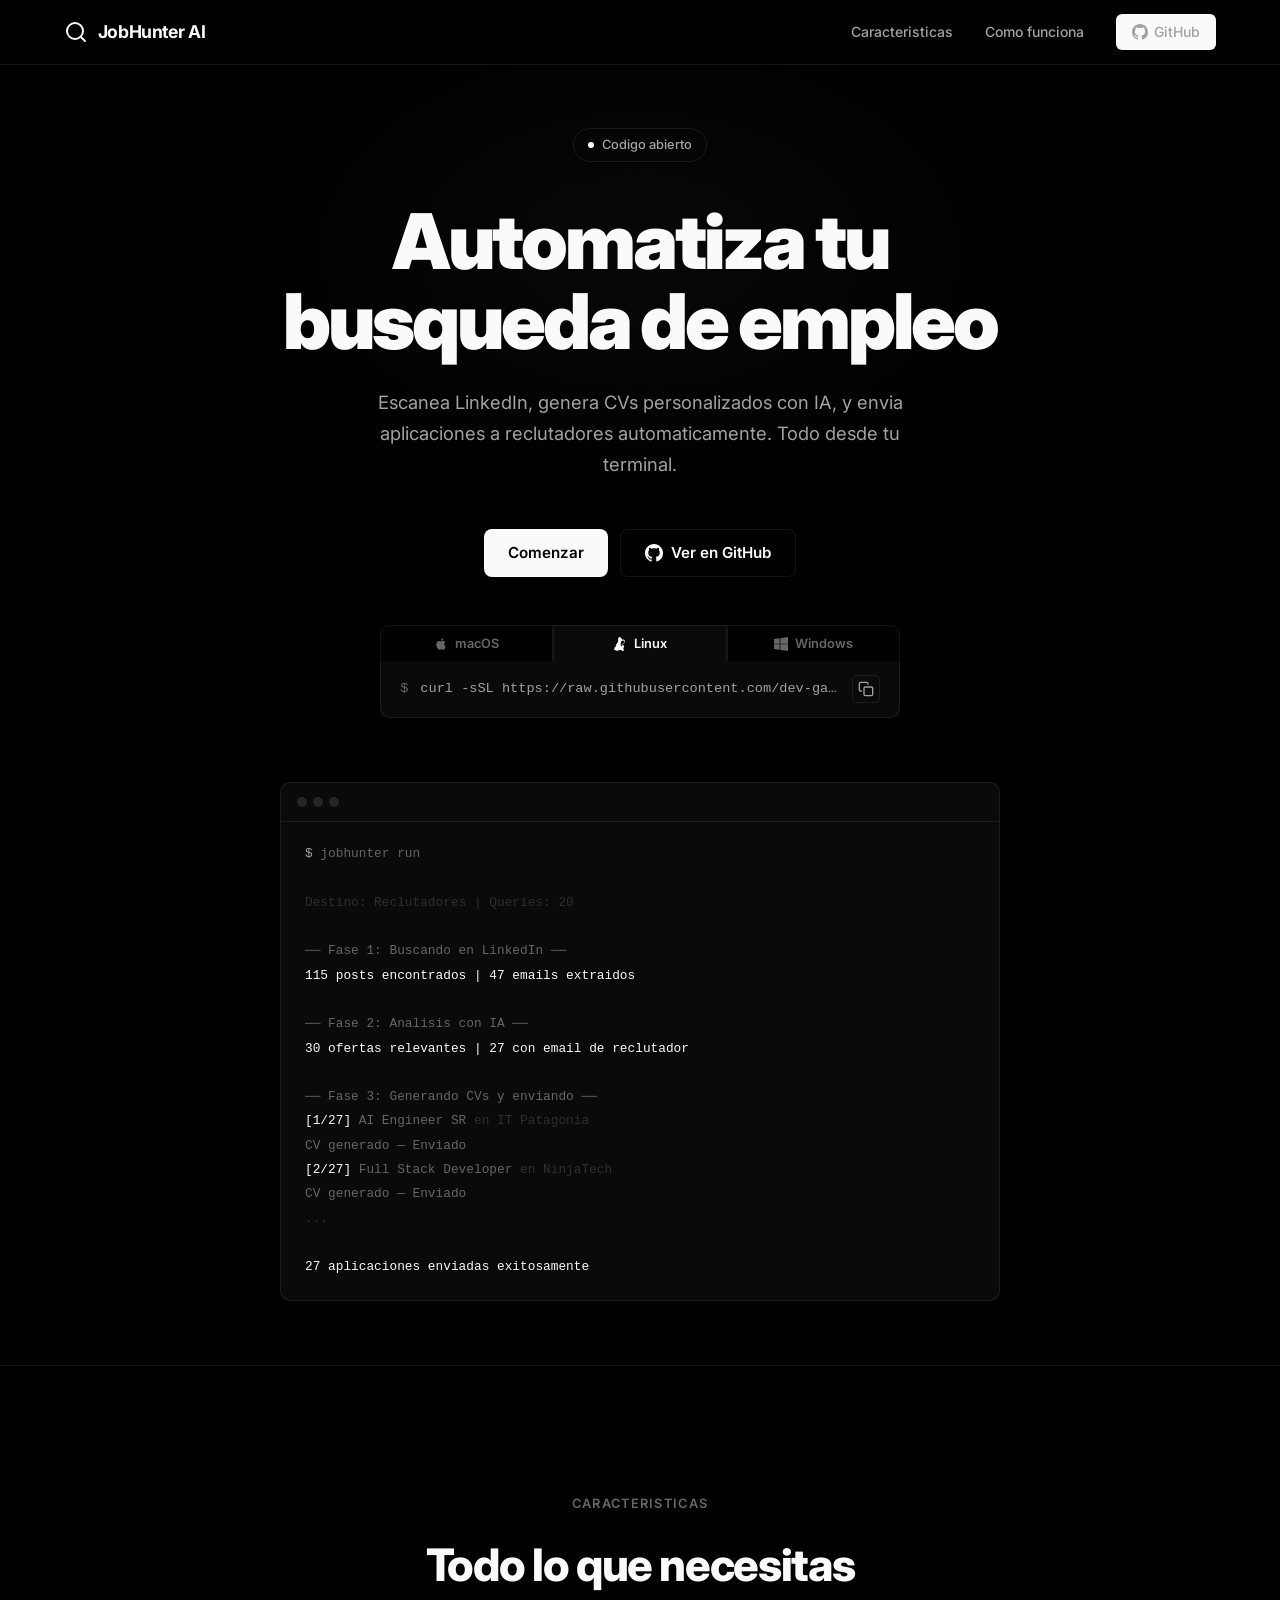
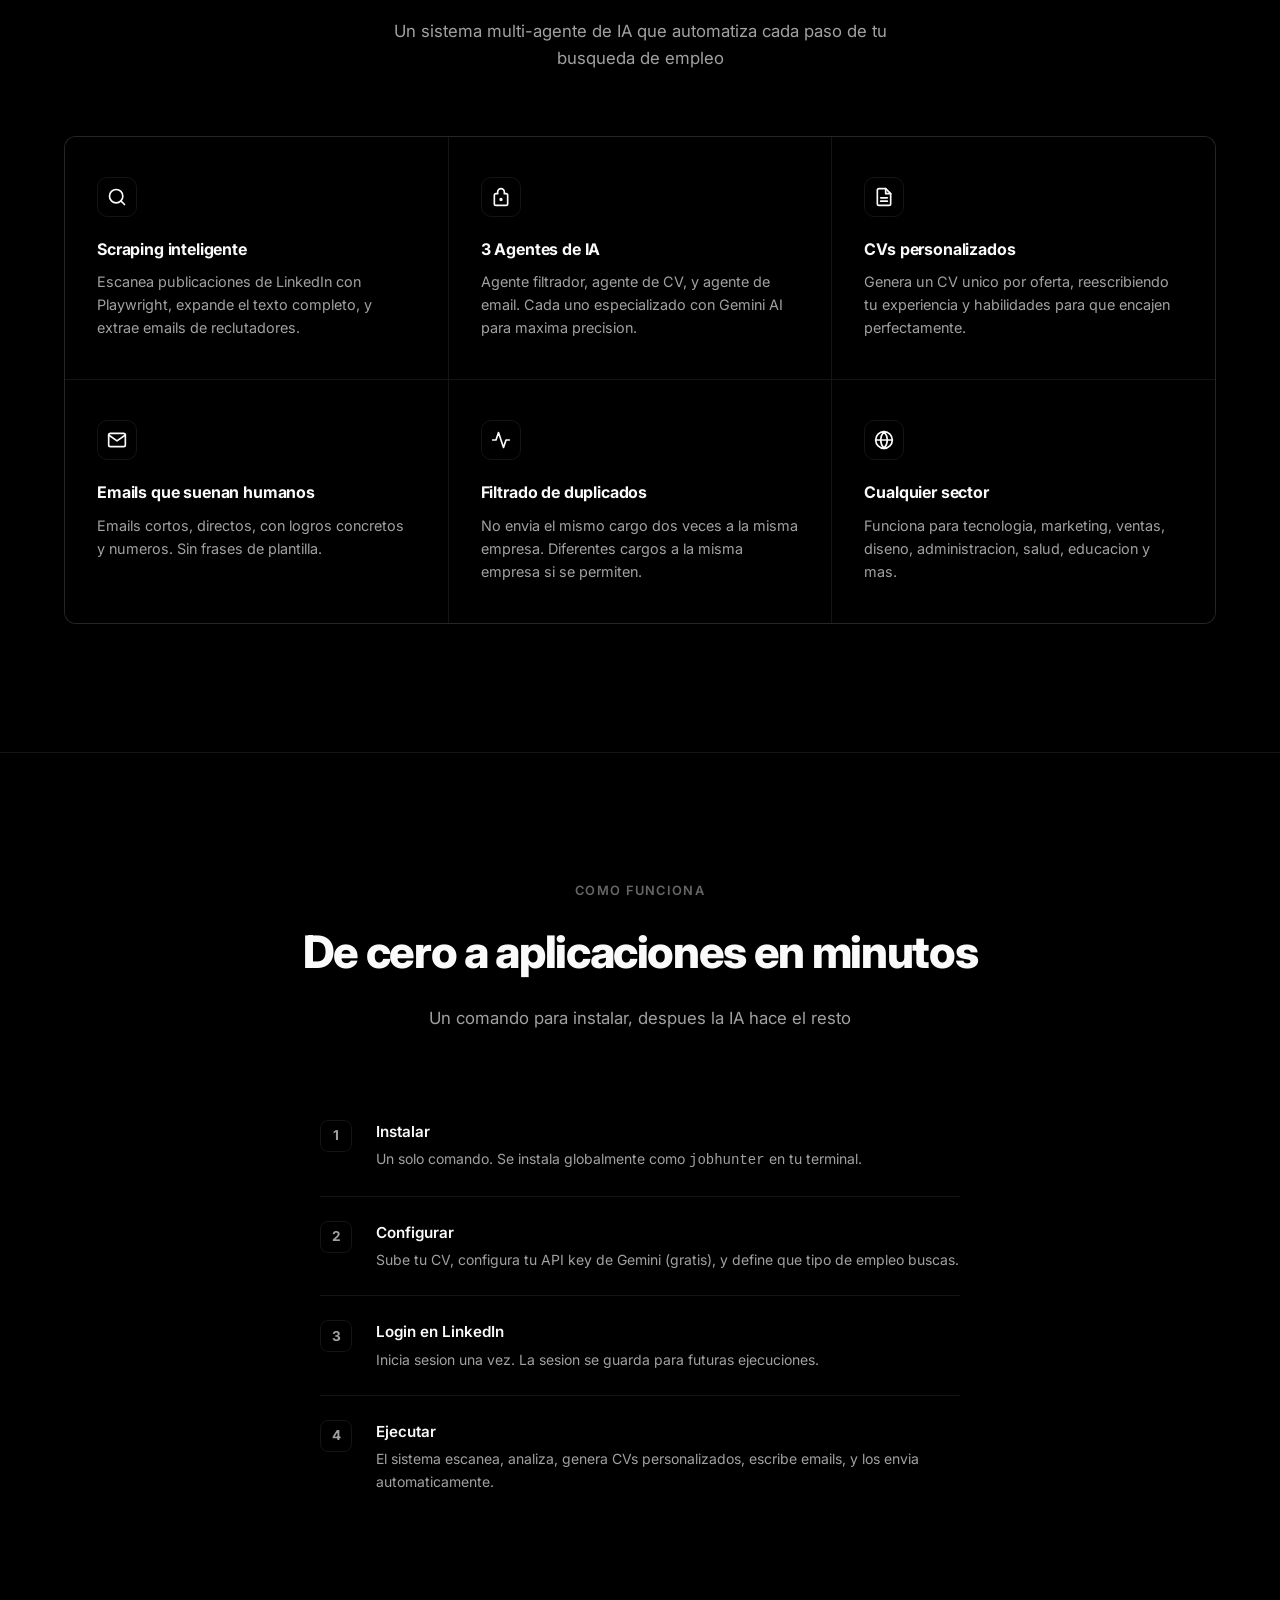
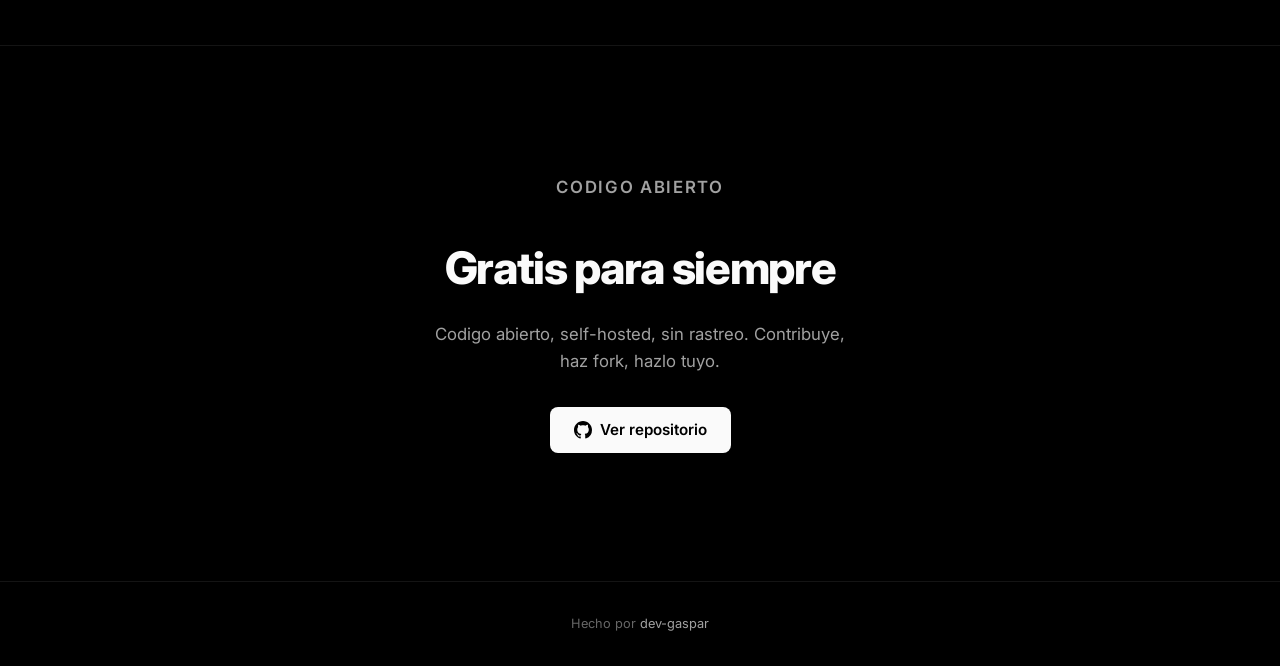
==== web/index.html @ 9a079911 "Eliminar modo PRODUCCION, mostrar posts en tiempo real, ubicacion en tabla - Quitar etiqueta "Modo: " ====
<!DOCTYPE html>
<html lang="es">
<head>
    <meta charset="UTF-8">
    <meta name="viewport" content="width=device-width, initial-scale=1.0">
    <title>JobHunter AI - Busqueda de empleo automatizada con IA</title>
    <meta name="description" content="Herramienta open source que automatiza tu busqueda de empleo. Escanea LinkedIn, genera CVs personalizados con IA, y envia aplicaciones a reclutadores.">
    <link rel="icon" href="data:image/svg+xml,<svg xmlns='http://www.w3.org/2000/svg' viewBox='0 0 100 100'><rect width='100' height='100' rx='20' fill='%23fff'/><text x='50' y='72' font-size='60' text-anchor='middle' fill='%23000'>J</text></svg>">
    <style>
        @import url('https://fonts.googleapis.com/css2?family=Inter:wght@400;500;600;700;800;900&display=swap');

        :root {
            --bg: #000000;
            --bg-secondary: #0a0a0a;
            --bg-card: #111111;
            --border: rgba(255,255,255,0.08);
            --border-hover: rgba(255,255,255,0.15);
            --text: #fafafa;
            --text-secondary: #a1a1a1;
            --text-muted: #666666;
        }

        * { margin: 0; padding: 0; box-sizing: border-box; }

        body {
            font-family: 'Inter', -apple-system, BlinkMacSystemFont, 'Segoe UI', sans-serif;
            background: var(--bg);
            color: var(--text);
            line-height: 1.6;
            overflow-x: hidden;
            -webkit-font-smoothing: antialiased;
        }

        a { color: inherit; text-decoration: none; }

        .container {
            max-width: 1200px;
            margin: 0 auto;
            padding: 0 1.5rem;
        }

        /* ── Navbar ── */
        nav {
            position: fixed;
            top: 0;
            width: 100%;
            z-index: 100;
            background: rgba(0,0,0,0.7);
            backdrop-filter: blur(20px);
            -webkit-backdrop-filter: blur(20px);
            border-bottom: 1px solid var(--border);
        }

        .nav-inner {
            max-width: 1200px;
            margin: 0 auto;
            padding: 0 1.5rem;
            height: 64px;
            display: flex;
            justify-content: space-between;
            align-items: center;
        }

        .nav-logo {
            display: flex;
            align-items: center;
            gap: 0.6rem;
            font-size: 1.1rem;
            font-weight: 700;
            letter-spacing: -0.02em;
        }

        .nav-logo svg { width: 24px; height: 24px; }

        .nav-links {
            display: flex;
            gap: 2rem;
            align-items: center;
        }

        .nav-links a {
            color: var(--text-secondary);
            font-size: 0.875rem;
            font-weight: 500;
            transition: color 0.2s;
        }

        .nav-links a:hover { color: var(--text); }

        .btn-nav {
            display: inline-flex;
            align-items: center;
            gap: 0.4rem;
            padding: 0.45rem 1rem;
            background: var(--text);
            color: var(--bg);
            border-radius: 6px;
            font-weight: 600;
            font-size: 0.875rem;
            transition: opacity 0.2s;
        }

        .btn-nav:hover { opacity: 0.85; }

        .btn-nav svg { width: 16px; height: 16px; }

        /* ── Hero ── */
        .hero {
            min-height: 100vh;
            display: flex;
            flex-direction: column;
            align-items: center;
            justify-content: center;
            text-align: center;
            padding: 8rem 1.5rem 4rem;
            position: relative;
        }

        .hero::before {
            content: '';
            position: absolute;
            top: 0;
            left: 50%;
            transform: translateX(-50%);
            width: 800px;
            height: 500px;
            background: radial-gradient(ellipse, rgba(255,255,255,0.03) 0%, transparent 70%);
            pointer-events: none;
        }

        .badge {
            display: inline-flex;
            align-items: center;
            gap: 0.5rem;
            padding: 0.35rem 0.9rem;
            border: 1px solid var(--border);
            border-radius: 100px;
            font-size: 0.8rem;
            font-weight: 500;
            color: var(--text-secondary);
            margin-bottom: 2.5rem;
        }

        .badge-dot {
            width: 6px;
            height: 6px;
            background: var(--text);
            border-radius: 50%;
            animation: pulse 2s infinite;
        }

        @keyframes pulse {
            0%, 100% { opacity: 1; }
            50% { opacity: 0.3; }
        }

        h1 {
            font-size: clamp(2.8rem, 6vw, 5rem);
            font-weight: 900;
            line-height: 1.05;
            margin-bottom: 1.5rem;
            letter-spacing: -0.04em;
        }

        .hero-sub {
            font-size: 1.15rem;
            color: var(--text-secondary);
            max-width: 560px;
            margin-bottom: 3rem;
            line-height: 1.7;
        }

        .hero-actions {
            display: flex;
            gap: 0.75rem;
            flex-wrap: wrap;
            justify-content: center;
            margin-bottom: 3rem;
        }

        .btn-primary {
            display: inline-flex;
            align-items: center;
            gap: 0.5rem;
            padding: 0.7rem 1.5rem;
            background: var(--text);
            color: var(--bg);
            border-radius: 8px;
            font-weight: 600;
            font-size: 0.95rem;
            transition: opacity 0.2s;
        }

        .btn-primary:hover { opacity: 0.85; }

        .btn-outline {
            display: inline-flex;
            align-items: center;
            gap: 0.5rem;
            padding: 0.7rem 1.5rem;
            background: transparent;
            color: var(--text);
            border: 1px solid var(--border);
            border-radius: 8px;
            font-weight: 600;
            font-size: 0.95rem;
            transition: border-color 0.2s;
        }

        .btn-outline:hover { border-color: var(--border-hover); }

        .btn-outline svg, .btn-primary svg { width: 18px; height: 18px; }

        /* ── Install box ── */
        .install-box {
            background: var(--bg-secondary);
            border: 1px solid var(--border);
            border-radius: 10px;
            padding: 0.9rem 1.2rem;
            display: flex;
            align-items: center;
            gap: 0.75rem;
            font-family: 'SF Mono', 'Fira Code', 'Cascadia Code', 'Consolas', monospace;
            font-size: 0.85rem;
            max-width: 520px;
            width: 100%;
        }

        .install-box .prompt {
            color: var(--text-muted);
            user-select: none;
            flex-shrink: 0;
        }

        .install-box code {
            color: var(--text-secondary);
            flex: 1;
            overflow: hidden;
            text-overflow: ellipsis;
            white-space: nowrap;
        }

        .copy-btn {
            background: none;
            border: 1px solid var(--border);
            color: var(--text-secondary);
            padding: 0.3rem;
            border-radius: 5px;
            cursor: pointer;
            transition: all 0.2s;
            display: flex;
            align-items: center;
            justify-content: center;
            flex-shrink: 0;
        }

        .copy-btn:hover { border-color: var(--text-secondary); color: var(--text); }

        .copy-btn svg { width: 16px; height: 16px; }

        /* ── OS Tabs ── */
        .os-tabs {
            display: flex;
            gap: 0;
            margin-bottom: 0;
            max-width: 520px;
            width: 100%;
        }

        .os-tab {
            flex: 1;
            padding: 0.6rem 1rem;
            background: transparent;
            border: 1px solid var(--border);
            border-bottom: none;
            color: var(--text-muted);
            font-size: 0.8rem;
            font-weight: 600;
            font-family: 'Inter', sans-serif;
            cursor: pointer;
            transition: all 0.2s;
            display: flex;
            align-items: center;
            justify-content: center;
            gap: 0.4rem;
        }

        .os-tab:first-child { border-radius: 10px 0 0 0; }
        .os-tab:last-child { border-radius: 0 10px 0 0; }

        .os-tab.active {
            background: var(--bg-secondary);
            color: var(--text);
            border-bottom-color: var(--bg-secondary);
        }

        .os-tab:not(.active):hover { color: var(--text-secondary); }

        .os-tab svg { width: 14px; height: 14px; }

        .install-box {
            border-radius: 0 0 10px 10px;
            border-top: none;
        }

        /* ── Terminal ── */
        .terminal {
            max-width: 720px;
            width: 100%;
            margin: 4rem auto 0;
            background: var(--bg-secondary);
            border: 1px solid var(--border);
            border-radius: 10px;
            overflow: hidden;
        }

        .terminal-bar {
            display: flex;
            align-items: center;
            gap: 6px;
            padding: 14px 16px;
            border-bottom: 1px solid var(--border);
        }

        .terminal-dot {
            width: 10px;
            height: 10px;
            border-radius: 50%;
            background: var(--text-muted);
            opacity: 0.3;
        }

        .terminal-body {
            padding: 1.25rem 1.5rem;
            font-family: 'SF Mono', 'Fira Code', 'Consolas', monospace;
            font-size: 0.8rem;
            line-height: 1.9;
            color: var(--text-muted);
            text-align: left;
        }

        .terminal-body .cmd { color: var(--text-secondary); }
        .terminal-body .ok { color: var(--text); }
        .terminal-body .dim { opacity: 0.4; }

        /* ── Features ── */
        .features {
            padding: 8rem 0;
            border-top: 1px solid var(--border);
        }

        .section-label {
            text-align: center;
            font-size: 0.8rem;
            font-weight: 600;
            text-transform: uppercase;
            letter-spacing: 0.1em;
            color: var(--text-muted);
            margin-bottom: 1rem;
        }

        .section-title {
            text-align: center;
            font-size: clamp(2rem, 4vw, 2.8rem);
            font-weight: 800;
            margin-bottom: 1rem;
            letter-spacing: -0.03em;
        }

        .section-sub {
            text-align: center;
            color: var(--text-secondary);
            font-size: 1.05rem;
            margin-bottom: 4rem;
            max-width: 500px;
            margin-left: auto;
            margin-right: auto;
        }

        .features-grid {
            display: grid;
            grid-template-columns: repeat(3, 1fr);
            gap: 1px;
            background: var(--border);
            border: 1px solid var(--border);
            border-radius: 12px;
            overflow: hidden;
        }

        .feature-card {
            background: var(--bg);
            padding: 2.5rem 2rem;
            transition: background 0.3s;
        }

        .feature-card:hover { background: var(--bg-secondary); }

        .feature-icon {
            width: 40px;
            height: 40px;
            border: 1px solid var(--border);
            border-radius: 10px;
            display: flex;
            align-items: center;
            justify-content: center;
            margin-bottom: 1.25rem;
        }

        .feature-icon svg { width: 20px; height: 20px; color: var(--text); }

        .feature-card h3 {
            font-size: 1rem;
            font-weight: 700;
            margin-bottom: 0.5rem;
            letter-spacing: -0.01em;
        }

        .feature-card p {
            color: var(--text-secondary);
            font-size: 0.9rem;
            line-height: 1.6;
        }

        /* ── Como funciona ── */
        .how-section {
            padding: 8rem 0;
            border-top: 1px solid var(--border);
        }

        .steps {
            max-width: 640px;
            margin: 0 auto;
            display: flex;
            flex-direction: column;
            gap: 0;
        }

        .step {
            display: flex;
            gap: 1.5rem;
            align-items: flex-start;
            padding: 1.5rem 0;
            border-bottom: 1px solid var(--border);
        }

        .step:last-child { border-bottom: none; }

        .step-num {
            width: 32px;
            height: 32px;
            min-width: 32px;
            border: 1px solid var(--border);
            border-radius: 8px;
            display: flex;
            align-items: center;
            justify-content: center;
            font-weight: 700;
            font-size: 0.85rem;
            color: var(--text-secondary);
        }

        .step h3 {
            font-size: 0.95rem;
            font-weight: 600;
            margin-bottom: 0.25rem;
        }

        .step p {
            color: var(--text-secondary);
            font-size: 0.875rem;
        }

        /* ── Open Source ── */
        .oss {
            padding: 8rem 0;
            text-align: center;
            border-top: 1px solid var(--border);
        }

        .oss h2 {
            font-size: clamp(2rem, 4vw, 2.8rem);
            font-weight: 800;
            margin-bottom: 1rem;
            letter-spacing: -0.03em;
        }

        .oss p {
            color: var(--text-secondary);
            font-size: 1.05rem;
            max-width: 420px;
            margin: 0 auto 2rem;
        }

        /* ── Footer ── */
        footer {
            padding: 2rem 1.5rem;
            text-align: center;
            border-top: 1px solid var(--border);
            color: var(--text-muted);
            font-size: 0.8rem;
        }

        footer a { color: var(--text-secondary); }
        footer a:hover { color: var(--text); }

        /* ── Mobile ── */
        @media (max-width: 768px) {
            .nav-links a:not(.btn-nav) { display: none; }
            .hero { padding: 7rem 1.5rem 3rem; }
            .features-grid { grid-template-columns: 1fr; }
            .install-box { max-width: 100%; }
            .install-box code { font-size: 0.75rem; }
        }

        @media (max-width: 480px) {
            .hero-actions { flex-direction: column; align-items: center; }
            .btn-primary, .btn-outline { width: 100%; justify-content: center; }
        }
    </style>
</head>
<body>

<!-- Nav -->
<nav>
    <div class="nav-inner">
        <a href="#" class="nav-logo">
            <svg viewBox="0 0 24 24" fill="none" stroke="currentColor" stroke-width="2" stroke-linecap="round" stroke-linejoin="round"><circle cx="11" cy="11" r="8"/><path d="m21 21-4.3-4.3"/></svg>
            JobHunter AI
        </a>
        <div class="nav-links">
            <a href="#features">Caracteristicas</a>
            <a href="#how-it-works">Como funciona</a>
            <a href="https://github.com/dev-gaspar/jobhunter" target="_blank" class="btn-nav">
                <svg viewBox="0 0 24 24" fill="currentColor"><path d="M12 0C5.37 0 0 5.37 0 12c0 5.31 3.435 9.795 8.205 11.385.6.105.825-.255.825-.57 0-.285-.015-1.23-.015-2.235-3.015.555-3.795-.735-4.035-1.41-.135-.345-.72-1.41-1.23-1.695-.42-.225-1.02-.78-.015-.795.945-.015 1.62.87 1.845 1.23 1.08 1.815 2.805 1.305 3.495.99.105-.78.42-1.305.765-1.605-2.67-.3-5.46-1.335-5.46-5.925 0-1.305.465-2.385 1.23-3.225-.12-.3-.54-1.53.12-3.18 0 0 1.005-.315 3.3 1.23.96-.27 1.98-.405 3-.405s2.04.135 3 .405c2.295-1.56 3.3-1.23 3.3-1.23.66 1.65.24 2.88.12 3.18.765.84 1.23 1.905 1.23 3.225 0 4.605-2.805 5.625-5.475 5.925.435.375.81 1.095.81 2.22 0 1.605-.015 2.895-.015 3.3 0 .315.225.69.825.57A12.02 12.02 0 0024 12c0-6.63-5.37-12-12-12z"/></svg>
                GitHub
            </a>
        </div>
    </div>
</nav>

<!-- Hero -->
<section class="hero">
    <div class="badge">
        <div class="badge-dot"></div>
        Codigo abierto
    </div>

    <h1>Automatiza tu<br>busqueda de empleo</h1>

    <p class="hero-sub">
        Escanea LinkedIn, genera CVs personalizados con IA,
        y envia aplicaciones a reclutadores automaticamente.
        Todo desde tu terminal.
    </p>

    <div class="hero-actions">
        <a href="#install" class="btn-primary">Comenzar</a>
        <a href="https://github.com/dev-gaspar/jobhunter" class="btn-outline" target="_blank">
            <svg viewBox="0 0 24 24" fill="currentColor" width="18" height="18"><path d="M12 0C5.37 0 0 5.37 0 12c0 5.31 3.435 9.795 8.205 11.385.6.105.825-.255.825-.57 0-.285-.015-1.23-.015-2.235-3.015.555-3.795-.735-4.035-1.41-.135-.345-.72-1.41-1.23-1.695-.42-.225-1.02-.78-.015-.795.945-.015 1.62.87 1.845 1.23 1.08 1.815 2.805 1.305 3.495.99.105-.78.42-1.305.765-1.605-2.67-.3-5.46-1.335-5.46-5.925 0-1.305.465-2.385 1.23-3.225-.12-.3-.54-1.53.12-3.18 0 0 1.005-.315 3.3 1.23.96-.27 1.98-.405 3-.405s2.04.135 3 .405c2.295-1.56 3.3-1.23 3.3-1.23.66 1.65.24 2.88.12 3.18.765.84 1.23 1.905 1.23 3.225 0 4.605-2.805 5.625-5.475 5.925.435.375.81 1.095.81 2.22 0 1.605-.015 2.895-.015 3.3 0 .315.225.69.825.57A12.02 12.02 0 0024 12c0-6.63-5.37-12-12-12z"/></svg>
            Ver en GitHub
        </a>
    </div>

    <div id="install" style="max-width:520px;width:100%">
        <div class="os-tabs">
            <button class="os-tab active" onclick="switchOS('mac')">
                <svg viewBox="0 0 24 24" fill="currentColor"><path d="M18.71 19.5c-.83 1.24-1.71 2.45-3.05 2.47-1.34.03-1.77-.79-3.29-.79-1.53 0-2 .77-3.27.82-1.31.05-2.3-1.32-3.14-2.53C4.25 17 2.94 12.45 4.7 9.39c.87-1.52 2.43-2.48 4.12-2.51 1.28-.02 2.5.87 3.29.87.78 0 2.26-1.07 3.8-.91.65.03 2.47.26 3.64 1.98-.09.06-2.17 1.28-2.15 3.81.03 3.02 2.65 4.03 2.68 4.04-.03.07-.42 1.44-1.38 2.83M13 3.5c.73-.83 1.94-1.46 2.94-1.5.13 1.17-.34 2.35-1.04 3.19-.69.85-1.83 1.51-2.95 1.42-.15-1.15.41-2.35 1.05-3.11z"/></svg>
                macOS
            </button>
            <button class="os-tab" onclick="switchOS('linux')">
                <svg viewBox="0 0 24 24" fill="currentColor"><path d="M12.504 0c-.155 0-.315.008-.48.021-4.226.333-3.105 4.807-3.17 6.298-.076 1.092-.3 1.953-1.05 3.02-.885 1.051-2.127 2.75-2.716 4.521-.278.832-.41 1.684-.287 2.489a.424.424 0 00-.11.135c-.26.268-.45.6-.663.839-.199.199-.485.267-.797.4-.313.136-.658.269-.864.68-.09.189-.136.394-.132.602 0 .199.027.4.055.536.058.399.116.728.04.97-.249.68-.28 1.145-.106 1.484.174.334.535.47.94.601.81.2 1.91.135 2.774.6.926.466 1.866.67 2.616.47.526-.116.97-.464 1.208-.946.587-.003 1.23-.269 2.26-.334.699-.058 1.574.267 2.577.2.025.134.063.198.114.333l.003.003c.391.778 1.113 1.368 1.884 1.43.199.023.395-.003.564-.068a.468.468 0 00.292-.032c.218-.032.439-.2.574-.381.202-.27.328-.611.4-.934.075-.392.07-.773.003-1.075-.155-.693-.675-1.116-.655-1.737.039-.626.326-1.458.596-2.291.273-.831.547-1.593.6-2.204.052-.64-.064-1.089-.434-1.397-.18-.166-.415-.257-.655-.286-.12-.015-.24-.02-.36-.017-.313.013-.639.105-.955.246-.43.197-.826.494-1.185.796-.358.302-.672.602-.846.746-.105.09-.186.143-.23.161-.043.02-.091.013-.152-.023-.12-.074-.241-.252-.373-.503-.132-.258-.262-.595-.372-.953-.11-.358-.2-.74-.253-1.132-.054-.392-.074-.798-.06-1.2.014-.408.053-.812.111-1.202.058-.392.134-.773.232-1.135.198-.741.466-1.41.806-1.961.342-.548.756-.977 1.204-1.22a2.92 2.92 0 011.57-.34c.376.025.754.117 1.065.294.315.179.564.434.72.752.197.4.257.885.151 1.396-.105.516-.379 1.058-.79 1.582-.414.526-.963 1.029-1.611 1.479-.648.448-1.394.84-2.168 1.158l-.012.006c-.043.018-.088.037-.133.054a8.85 8.85 0 00-.143.06l-.012.004a.244.244 0 00-.071.04.164.164 0 00-.04.056c-.008.023-.013.047-.006.075a.164.164 0 00.048.078.35.35 0 00.181.08c.238.043.57.004.942-.113.372-.116.787-.31 1.201-.56a10.24 10.24 0 001.573-1.15c.568-.5 1.067-1.072 1.452-1.685.387-.61.66-1.265.78-1.909.119-.643.078-1.278-.15-1.84-.227-.556-.614-1.04-1.108-1.386a3.765 3.765 0 00-1.453-.497 4.165 4.165 0 00-1.714.108z"/></svg>
                Linux
            </button>
            <button class="os-tab" onclick="switchOS('windows')">
                <svg viewBox="0 0 24 24" fill="currentColor"><path d="M0 3.449L9.75 2.1v9.451H0m10.949-9.602L24 0v11.4H10.949M0 12.6h9.75v9.451L0 20.699M10.949 12.6H24V24l-12.9-1.801"/></svg>
                Windows
            </button>
        </div>
        <div class="install-box">
            <span class="prompt" id="install-prompt">$</span>
            <code id="install-cmd">curl -sSL https://raw.githubusercontent.com/dev-gaspar/jobhunter/main/install.sh | bash</code>
            <button class="copy-btn" onclick="copyInstall()" title="Copiar">
                <svg viewBox="0 0 24 24" fill="none" stroke="currentColor" stroke-width="2" stroke-linecap="round" stroke-linejoin="round"><rect x="9" y="9" width="13" height="13" rx="2"/><path d="M5 15H4a2 2 0 0 1-2-2V4a2 2 0 0 1 2-2h9a2 2 0 0 1 2 2v1"/></svg>
            </button>
        </div>
    </div>

    <!-- Terminal -->
    <div class="terminal">
        <div class="terminal-bar">
            <div class="terminal-dot"></div>
            <div class="terminal-dot"></div>
            <div class="terminal-dot"></div>
        </div>
        <div class="terminal-body">
            <div><span class="cmd">$</span> jobhunter run</div>
            <br>
            <div class="dim">  Destino: Reclutadores  |  Queries: 20</div>
            <br>
            <div>── Fase 1: Buscando en LinkedIn ──</div>
            <div class="ok">  115 posts encontrados  |  47 emails extraidos</div>
            <br>
            <div>── Fase 2: Analisis con IA ──</div>
            <div class="ok">  30 ofertas relevantes  |  27 con email de reclutador</div>
            <br>
            <div>── Fase 3: Generando CVs y enviando ──</div>
            <div>  <span class="ok">[1/27]</span> AI Engineer SR <span class="dim">en IT Patagonia</span></div>
            <div>         CV generado &mdash; Enviado</div>
            <div>  <span class="ok">[2/27]</span> Full Stack Developer <span class="dim">en NinjaTech</span></div>
            <div>         CV generado &mdash; Enviado</div>
            <div class="dim">  ...</div>
            <br>
            <div class="ok">  27 aplicaciones enviadas exitosamente</div>
        </div>
    </div>
</section>

<!-- Caracteristicas -->
<section class="features" id="features">
    <div class="container">
        <p class="section-label">Caracteristicas</p>
        <h2 class="section-title">Todo lo que necesitas</h2>
        <p class="section-sub">Un sistema multi-agente de IA que automatiza cada paso de tu busqueda de empleo</p>

        <div class="features-grid">
            <div class="feature-card">
                <div class="feature-icon">
                    <svg viewBox="0 0 24 24" fill="none" stroke="currentColor" stroke-width="2" stroke-linecap="round" stroke-linejoin="round"><circle cx="11" cy="11" r="8"/><path d="m21 21-4.3-4.3"/></svg>
                </div>
                <h3>Scraping inteligente</h3>
                <p>Escanea publicaciones de LinkedIn con Playwright, expande el texto completo, y extrae emails de reclutadores.</p>
            </div>
            <div class="feature-card">
                <div class="feature-icon">
                    <svg viewBox="0 0 24 24" fill="none" stroke="currentColor" stroke-width="2" stroke-linecap="round" stroke-linejoin="round"><path d="M12 2a4 4 0 0 0-4 4v2H6a2 2 0 0 0-2 2v10a2 2 0 0 0 2 2h12a2 2 0 0 0 2-2V10a2 2 0 0 0-2-2h-2V6a4 4 0 0 0-4-4z"/><circle cx="12" cy="15" r="1"/></svg>
                </div>
                <h3>3 Agentes de IA</h3>
                <p>Agente filtrador, agente de CV, y agente de email. Cada uno especializado con Gemini AI para maxima precision.</p>
            </div>
            <div class="feature-card">
                <div class="feature-icon">
                    <svg viewBox="0 0 24 24" fill="none" stroke="currentColor" stroke-width="2" stroke-linecap="round" stroke-linejoin="round"><path d="M14 2H6a2 2 0 0 0-2 2v16a2 2 0 0 0 2 2h12a2 2 0 0 0 2-2V8z"/><polyline points="14 2 14 8 20 8"/><line x1="16" y1="13" x2="8" y2="13"/><line x1="16" y1="17" x2="8" y2="17"/></svg>
                </div>
                <h3>CVs personalizados</h3>
                <p>Genera un CV unico por oferta, reescribiendo tu experiencia y habilidades para que encajen perfectamente.</p>
            </div>
            <div class="feature-card">
                <div class="feature-icon">
                    <svg viewBox="0 0 24 24" fill="none" stroke="currentColor" stroke-width="2" stroke-linecap="round" stroke-linejoin="round"><path d="M4 4h16c1.1 0 2 .9 2 2v12c0 1.1-.9 2-2 2H4c-1.1 0-2-.9-2-2V6c0-1.1.9-2 2-2z"/><polyline points="22,6 12,13 2,6"/></svg>
                </div>
                <h3>Emails que suenan humanos</h3>
                <p>Emails cortos, directos, con logros concretos y numeros. Sin frases de plantilla.</p>
            </div>
            <div class="feature-card">
                <div class="feature-icon">
                    <svg viewBox="0 0 24 24" fill="none" stroke="currentColor" stroke-width="2" stroke-linecap="round" stroke-linejoin="round"><polyline points="22 12 18 12 15 21 9 3 6 12 2 12"/></svg>
                </div>
                <h3>Filtrado de duplicados</h3>
                <p>No envia el mismo cargo dos veces a la misma empresa. Diferentes cargos a la misma empresa si se permiten.</p>
            </div>
            <div class="feature-card">
                <div class="feature-icon">
                    <svg viewBox="0 0 24 24" fill="none" stroke="currentColor" stroke-width="2" stroke-linecap="round" stroke-linejoin="round"><circle cx="12" cy="12" r="10"/><line x1="2" y1="12" x2="22" y2="12"/><path d="M12 2a15.3 15.3 0 0 1 4 10 15.3 15.3 0 0 1-4 10 15.3 15.3 0 0 1-4-10 15.3 15.3 0 0 1 4-10z"/></svg>
                </div>
                <h3>Cualquier sector</h3>
                <p>Funciona para tecnologia, marketing, ventas, diseno, administracion, salud, educacion y mas.</p>
            </div>
        </div>
    </div>
</section>

<!-- Como funciona -->
<section class="how-section" id="how-it-works">
    <div class="container">
        <p class="section-label">Como funciona</p>
        <h2 class="section-title">De cero a aplicaciones en minutos</h2>
        <p class="section-sub">Un comando para instalar, despues la IA hace el resto</p>

        <div class="steps">
            <div class="step">
                <div class="step-num">1</div>
                <div>
                    <h3>Instalar</h3>
                    <p>Un solo comando. Se instala globalmente como <code>jobhunter</code> en tu terminal.</p>
                </div>
            </div>
            <div class="step">
                <div class="step-num">2</div>
                <div>
                    <h3>Configurar</h3>
                    <p>Sube tu CV, configura tu API key de Gemini (gratis), y define que tipo de empleo buscas.</p>
                </div>
            </div>
            <div class="step">
                <div class="step-num">3</div>
                <div>
                    <h3>Login en LinkedIn</h3>
                    <p>Inicia sesion una vez. La sesion se guarda para futuras ejecuciones.</p>
                </div>
            </div>
            <div class="step">
                <div class="step-num">4</div>
                <div>
                    <h3>Ejecutar</h3>
                    <p>El sistema escanea, analiza, genera CVs personalizados, escribe emails, y los envia automaticamente.</p>
                </div>
            </div>
        </div>
    </div>
</section>

<!-- Codigo abierto -->
<section class="oss">
    <div class="container">
        <p class="section-label">Codigo abierto</p>
        <h2>Gratis para siempre</h2>
        <p>Codigo abierto, self-hosted, sin rastreo. Contribuye, haz fork, hazlo tuyo.</p>
        <a href="https://github.com/dev-gaspar/jobhunter" class="btn-primary" target="_blank">
            <svg viewBox="0 0 24 24" fill="currentColor" width="18" height="18"><path d="M12 0C5.37 0 0 5.37 0 12c0 5.31 3.435 9.795 8.205 11.385.6.105.825-.255.825-.57 0-.285-.015-1.23-.015-2.235-3.015.555-3.795-.735-4.035-1.41-.135-.345-.72-1.41-1.23-1.695-.42-.225-1.02-.78-.015-.795.945-.015 1.62.87 1.845 1.23 1.08 1.815 2.805 1.305 3.495.99.105-.78.42-1.305.765-1.605-2.67-.3-5.46-1.335-5.46-5.925 0-1.305.465-2.385 1.23-3.225-.12-.3-.54-1.53.12-3.18 0 0 1.005-.315 3.3 1.23.96-.27 1.98-.405 3-.405s2.04.135 3 .405c2.295-1.56 3.3-1.23 3.3-1.23.66 1.65.24 2.88.12 3.18.765.84 1.23 1.905 1.23 3.225 0 4.605-2.805 5.625-5.475 5.925.435.375.81 1.095.81 2.22 0 1.605-.015 2.895-.015 3.3 0 .315.225.69.825.57A12.02 12.02 0 0024 12c0-6.63-5.37-12-12-12z"/></svg>
            Ver repositorio
        </a>
    </div>
</section>

<!-- Footer -->
<footer>
    <p>Hecho por <a href="https://github.com/dev-gaspar" target="_blank">dev-gaspar</a></p>
</footer>

<script>
const commands = {
    mac: { prompt: '$', cmd: 'curl -sSL https://raw.githubusercontent.com/dev-gaspar/jobhunter/main/install.sh | bash' },
    linux: { prompt: '$', cmd: 'curl -sSL https://raw.githubusercontent.com/dev-gaspar/jobhunter/main/install.sh | bash' },
    windows: { prompt: '>', cmd: 'irm https://raw.githubusercontent.com/dev-gaspar/jobhunter/main/install.ps1 | iex' }
};

let currentOS = 'mac';

function switchOS(os) {
    currentOS = os;
    document.getElementById('install-cmd').textContent = commands[os].cmd;
    document.getElementById('install-prompt').textContent = commands[os].prompt;
    document.querySelectorAll('.os-tab').forEach(t => t.classList.remove('active'));
    event.currentTarget.classList.add('active');
}

// Auto-detectar OS del visitante
(function() {
    const ua = navigator.userAgent.toLowerCase();
    if (ua.includes('win')) switchAndClick('windows');
    else if (ua.includes('linux') && !ua.includes('android')) switchAndClick('linux');
    function switchAndClick(os) {
        const tabs = document.querySelectorAll('.os-tab');
        const idx = os === 'mac' ? 0 : os === 'linux' ? 1 : 2;
        tabs.forEach(t => t.classList.remove('active'));
        tabs[idx].classList.add('active');
        currentOS = os;
        document.getElementById('install-cmd').textContent = commands[os].cmd;
        document.getElementById('install-prompt').textContent = commands[os].prompt;
    }
})();

function copyInstall() {
    const cmd = commands[currentOS].cmd;
    navigator.clipboard.writeText(cmd).then(() => {
        const btn = document.querySelector('.copy-btn');
        btn.innerHTML = '<svg viewBox="0 0 24 24" fill="none" stroke="currentColor" stroke-width="2" stroke-linecap="round" stroke-linejoin="round"><polyline points="20 6 9 17 4 12"/></svg>';
        setTimeout(() => {
            btn.innerHTML = '<svg viewBox="0 0 24 24" fill="none" stroke="currentColor" stroke-width="2" stroke-linecap="round" stroke-linejoin="round"><rect x="9" y="9" width="13" height="13" rx="2"/><path d="M5 15H4a2 2 0 0 1-2-2V4a2 2 0 0 1 2-2h9a2 2 0 0 1 2 2v1"/></svg>';
        }, 2000);
    });
}
</script>

</body>
</html>
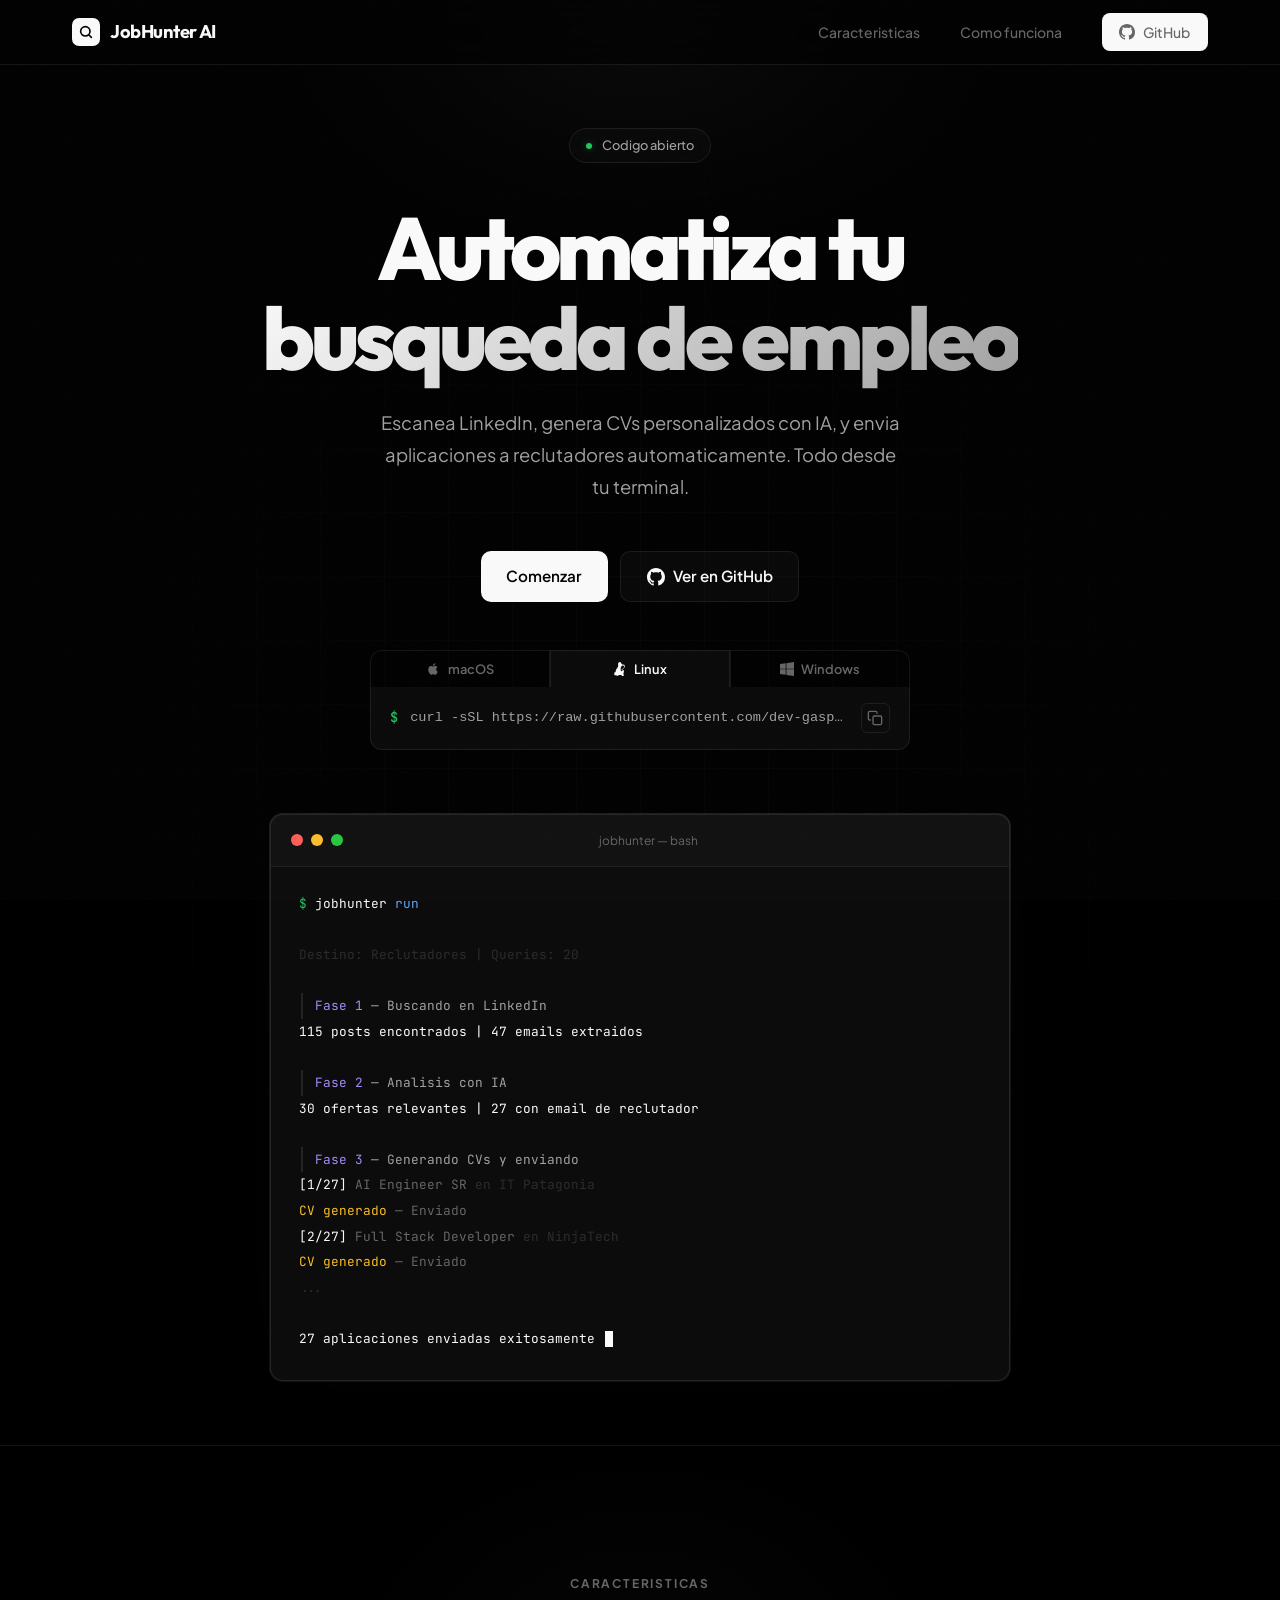
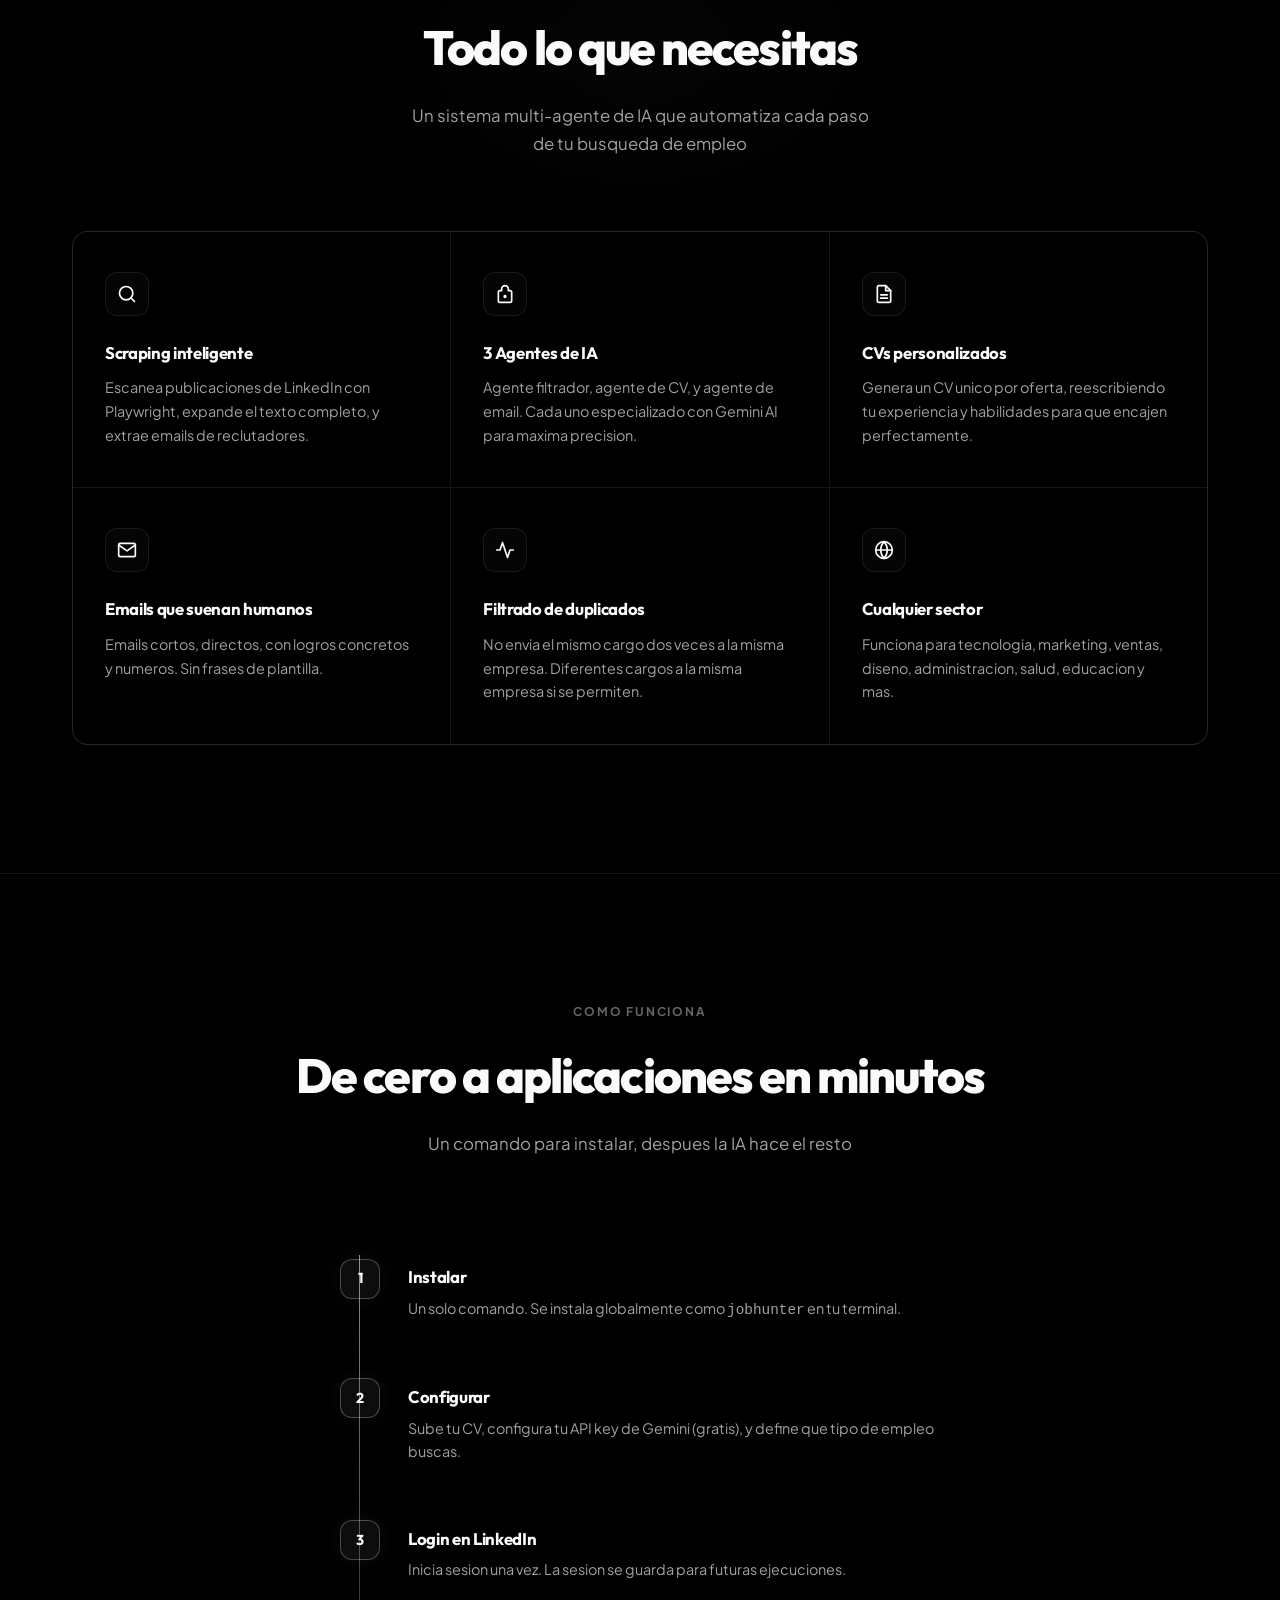
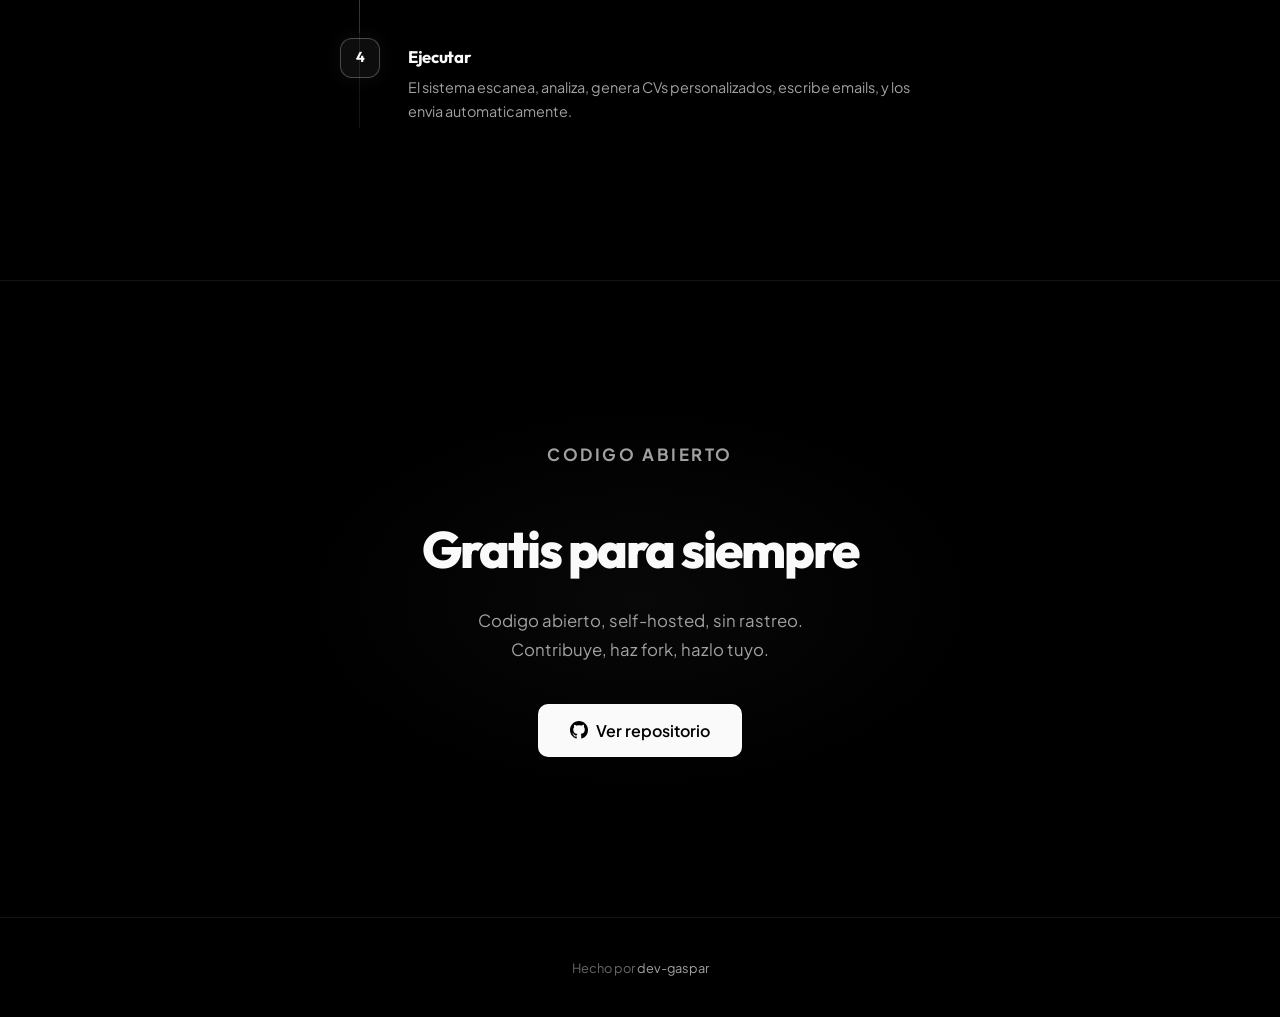
==== commit 93f4fec0: "actualizacion del sitio web" ====
--- a/web/index.html
+++ b/web/index.html
@@ -6,9 +6,10 @@
     <title>JobHunter AI - Busqueda de empleo automatizada con IA</title>
     <meta name="description" content="Herramienta open source que automatiza tu busqueda de empleo. Escanea LinkedIn, genera CVs personalizados con IA, y envia aplicaciones a reclutadores.">
     <link rel="icon" href="data:image/svg+xml,<svg xmlns='http://www.w3.org/2000/svg' viewBox='0 0 100 100'><rect width='100' height='100' rx='20' fill='%23fff'/><text x='50' y='72' font-size='60' text-anchor='middle' fill='%23000'>J</text></svg>">
+    <link rel="preconnect" href="https://fonts.googleapis.com">
+    <link rel="preconnect" href="https://fonts.gstatic.com" crossorigin>
+    <link href="https://fonts.googleapis.com/css2?family=Outfit:wght@400;500;600;700;800;900&family=Plus+Jakarta+Sans:wght@400;500;600;700&family=JetBrains+Mono:wght@400;500&display=swap" rel="stylesheet">
     <style>
-        @import url('https://fonts.googleapis.com/css2?family=Inter:wght@400;500;600;700;800;900&display=swap');
-
         :root {
             --bg: #000000;
             --bg-secondary: #0a0a0a;
@@ -18,17 +19,34 @@
             --text: #fafafa;
             --text-secondary: #a1a1a1;
             --text-muted: #666666;
+            --glow: rgba(255,255,255,0.06);
         }
 
         * { margin: 0; padding: 0; box-sizing: border-box; }
 
+        html { scroll-behavior: smooth; }
+
         body {
-            font-family: 'Inter', -apple-system, BlinkMacSystemFont, 'Segoe UI', sans-serif;
+            font-family: 'Plus Jakarta Sans', -apple-system, BlinkMacSystemFont, sans-serif;
             background: var(--bg);
             color: var(--text);
             line-height: 1.6;
             overflow-x: hidden;
             -webkit-font-smoothing: antialiased;
+            -moz-osx-font-smoothing: grayscale;
+        }
+
+        /* Grain overlay */
+        body::after {
+            content: '';
+            position: fixed;
+            inset: 0;
+            z-index: 9999;
+            pointer-events: none;
+            opacity: 0.025;
+            background-image: url("data:image/svg+xml,%3Csvg viewBox='0 0 256 256' xmlns='http://www.w3.org/2000/svg'%3E%3Cfilter id='noise'%3E%3CfeTurbulence type='fractalNoise' baseFrequency='0.9' numOctaves='4' stitchTiles='stitch'/%3E%3C/filter%3E%3Crect width='100%25' height='100%25' filter='url(%23noise)' opacity='1'/%3E%3C/svg%3E");
+            background-repeat: repeat;
+            background-size: 256px 256px;
         }
 
         a { color: inherit; text-decoration: none; }
@@ -36,7 +54,18 @@
         .container {
             max-width: 1200px;
             margin: 0 auto;
-            padding: 0 1.5rem;
+            padding: 0 2rem;
+        }
+
+        /* ── Scroll Reveal ── */
+        .reveal {
+            opacity: 0;
+            transform: translateY(32px);
+            transition: opacity 0.8s cubic-bezier(0.16, 1, 0.3, 1), transform 0.8s cubic-bezier(0.16, 1, 0.3, 1);
+        }
+        .reveal.visible {
+            opacity: 1;
+            transform: translateY(0);
         }
 
         /* ── Navbar ── */
@@ -45,16 +74,16 @@
             top: 0;
             width: 100%;
             z-index: 100;
-            background: rgba(0,0,0,0.7);
-            backdrop-filter: blur(20px);
-            -webkit-backdrop-filter: blur(20px);
+            background: rgba(0,0,0,0.6);
+            backdrop-filter: blur(24px) saturate(180%);
+            -webkit-backdrop-filter: blur(24px) saturate(180%);
             border-bottom: 1px solid var(--border);
         }
 
         .nav-inner {
             max-width: 1200px;
             margin: 0 auto;
-            padding: 0 1.5rem;
+            padding: 0 2rem;
             height: 64px;
             display: flex;
             justify-content: space-between;
@@ -64,43 +93,71 @@
         .nav-logo {
             display: flex;
             align-items: center;
-            gap: 0.6rem;
-            font-size: 1.1rem;
+            gap: 0.65rem;
+            font-family: 'Outfit', sans-serif;
+            font-size: 1.15rem;
             font-weight: 700;
-            letter-spacing: -0.02em;
-        }
-
-        .nav-logo svg { width: 24px; height: 24px; }
+            letter-spacing: -0.03em;
+            transition: opacity 0.2s;
+        }
+
+        .nav-logo:hover { opacity: 0.8; }
+
+        .nav-logo-icon {
+            width: 28px;
+            height: 28px;
+            background: var(--text);
+            border-radius: 7px;
+            display: flex;
+            align-items: center;
+            justify-content: center;
+        }
+
+        .nav-logo-icon svg { width: 16px; height: 16px; color: var(--bg); }
 
         .nav-links {
             display: flex;
-            gap: 2rem;
+            gap: 2.5rem;
             align-items: center;
         }
 
         .nav-links a {
-            color: var(--text-secondary);
+            color: var(--text-muted);
             font-size: 0.875rem;
             font-weight: 500;
-            transition: color 0.2s;
-        }
-
-        .nav-links a:hover { color: var(--text); }
+            transition: color 0.3s;
+            position: relative;
+        }
+
+        .nav-links a:not(.btn-nav):hover { color: var(--text); }
+
+        .nav-links a:not(.btn-nav)::after {
+            content: '';
+            position: absolute;
+            bottom: -4px;
+            left: 0;
+            width: 0;
+            height: 1px;
+            background: var(--text);
+            transition: width 0.3s cubic-bezier(0.16, 1, 0.3, 1);
+        }
+
+        .nav-links a:not(.btn-nav):hover::after { width: 100%; }
 
         .btn-nav {
             display: inline-flex;
             align-items: center;
-            gap: 0.4rem;
-            padding: 0.45rem 1rem;
+            gap: 0.5rem;
+            padding: 0.5rem 1.1rem;
             background: var(--text);
             color: var(--bg);
-            border-radius: 6px;
+            border-radius: 8px;
             font-weight: 600;
-            font-size: 0.875rem;
-            transition: opacity 0.2s;
-        }
-
-        .btn-nav:hover { opacity: 0.85; }
+            font-size: 0.85rem;
+            transition: all 0.3s cubic-bezier(0.16, 1, 0.3, 1);
+        }
+
+        .btn-nav:hover { transform: translateY(-1px); box-shadow: 0 4px 20px rgba(255,255,255,0.15); }
 
         .btn-nav svg { width: 16px; height: 16px; }
 
@@ -112,62 +169,104 @@
             align-items: center;
             justify-content: center;
             text-align: center;
-            padding: 8rem 1.5rem 4rem;
+            padding: 8rem 2rem 4rem;
             position: relative;
-        }
-
+            overflow: hidden;
+        }
+
+        /* Radial glow */
         .hero::before {
             content: '';
             position: absolute;
-            top: 0;
+            top: -20%;
             left: 50%;
             transform: translateX(-50%);
-            width: 800px;
-            height: 500px;
-            background: radial-gradient(ellipse, rgba(255,255,255,0.03) 0%, transparent 70%);
+            width: 900px;
+            height: 600px;
+            background: radial-gradient(ellipse at center, rgba(255,255,255,0.04) 0%, rgba(255,255,255,0.01) 40%, transparent 70%);
             pointer-events: none;
         }
+
+        /* Grid pattern */
+        .hero::after {
+            content: '';
+            position: absolute;
+            inset: 0;
+            background-image:
+                linear-gradient(rgba(255,255,255,0.02) 1px, transparent 1px),
+                linear-gradient(90deg, rgba(255,255,255,0.02) 1px, transparent 1px);
+            background-size: 64px 64px;
+            mask-image: radial-gradient(ellipse at center, black 20%, transparent 70%);
+            -webkit-mask-image: radial-gradient(ellipse at center, black 20%, transparent 70%);
+            pointer-events: none;
+        }
+
+        .hero > * { position: relative; z-index: 1; }
 
         .badge {
             display: inline-flex;
             align-items: center;
-            gap: 0.5rem;
-            padding: 0.35rem 0.9rem;
+            gap: 0.6rem;
+            padding: 0.4rem 1rem;
             border: 1px solid var(--border);
             border-radius: 100px;
             font-size: 0.8rem;
             font-weight: 500;
             color: var(--text-secondary);
             margin-bottom: 2.5rem;
+            background: rgba(255,255,255,0.02);
+            backdrop-filter: blur(10px);
+            animation: fadeInDown 0.8s cubic-bezier(0.16, 1, 0.3, 1) both;
         }
 
         .badge-dot {
             width: 6px;
             height: 6px;
-            background: var(--text);
+            background: #22c55e;
             border-radius: 50%;
+            box-shadow: 0 0 8px rgba(34,197,94,0.4);
             animation: pulse 2s infinite;
         }
 
         @keyframes pulse {
-            0%, 100% { opacity: 1; }
-            50% { opacity: 0.3; }
+            0%, 100% { opacity: 1; box-shadow: 0 0 8px rgba(34,197,94,0.4); }
+            50% { opacity: 0.5; box-shadow: 0 0 16px rgba(34,197,94,0.2); }
+        }
+
+        @keyframes fadeInDown {
+            from { opacity: 0; transform: translateY(-16px); }
+            to { opacity: 1; transform: translateY(0); }
+        }
+
+        @keyframes fadeInUp {
+            from { opacity: 0; transform: translateY(24px); }
+            to { opacity: 1; transform: translateY(0); }
         }
 
         h1 {
-            font-size: clamp(2.8rem, 6vw, 5rem);
-            font-weight: 900;
-            line-height: 1.05;
+            font-family: 'Outfit', sans-serif;
+            font-size: clamp(3rem, 7vw, 5.5rem);
+            font-weight: 800;
+            line-height: 1.02;
             margin-bottom: 1.5rem;
-            letter-spacing: -0.04em;
+            letter-spacing: -0.05em;
+            animation: fadeInUp 0.8s cubic-bezier(0.16, 1, 0.3, 1) 0.1s both;
+        }
+
+        h1 .line-accent {
+            background: linear-gradient(135deg, var(--text) 0%, var(--text-secondary) 100%);
+            -webkit-background-clip: text;
+            -webkit-text-fill-color: transparent;
+            background-clip: text;
         }
 
         .hero-sub {
             font-size: 1.15rem;
             color: var(--text-secondary);
-            max-width: 560px;
+            max-width: 520px;
             margin-bottom: 3rem;
-            line-height: 1.7;
+            line-height: 1.75;
+            animation: fadeInUp 0.8s cubic-bezier(0.16, 1, 0.3, 1) 0.2s both;
         }
 
         .hero-actions {
@@ -176,60 +275,112 @@
             flex-wrap: wrap;
             justify-content: center;
             margin-bottom: 3rem;
+            animation: fadeInUp 0.8s cubic-bezier(0.16, 1, 0.3, 1) 0.3s both;
         }
 
         .btn-primary {
             display: inline-flex;
             align-items: center;
             gap: 0.5rem;
-            padding: 0.7rem 1.5rem;
+            padding: 0.75rem 1.6rem;
             background: var(--text);
             color: var(--bg);
-            border-radius: 8px;
+            border-radius: 10px;
             font-weight: 600;
             font-size: 0.95rem;
-            transition: opacity 0.2s;
-        }
-
-        .btn-primary:hover { opacity: 0.85; }
+            transition: all 0.3s cubic-bezier(0.16, 1, 0.3, 1);
+            position: relative;
+        }
+
+        .btn-primary:hover {
+            transform: translateY(-2px);
+            box-shadow: 0 8px 32px rgba(255,255,255,0.15);
+        }
 
         .btn-outline {
             display: inline-flex;
             align-items: center;
             gap: 0.5rem;
-            padding: 0.7rem 1.5rem;
-            background: transparent;
+            padding: 0.75rem 1.6rem;
+            background: rgba(255,255,255,0.03);
             color: var(--text);
             border: 1px solid var(--border);
-            border-radius: 8px;
+            border-radius: 10px;
             font-weight: 600;
             font-size: 0.95rem;
-            transition: border-color 0.2s;
-        }
-
-        .btn-outline:hover { border-color: var(--border-hover); }
+            transition: all 0.3s cubic-bezier(0.16, 1, 0.3, 1);
+        }
+
+        .btn-outline:hover {
+            border-color: var(--border-hover);
+            background: rgba(255,255,255,0.05);
+            transform: translateY(-2px);
+        }
 
         .btn-outline svg, .btn-primary svg { width: 18px; height: 18px; }
 
-        /* ── Install box ── */
+        /* ── Install Box ── */
+        .install-wrapper {
+            max-width: 540px;
+            width: 100%;
+            animation: fadeInUp 0.8s cubic-bezier(0.16, 1, 0.3, 1) 0.4s both;
+        }
+
+        .os-tabs {
+            display: flex;
+            gap: 0;
+            width: 100%;
+        }
+
+        .os-tab {
+            flex: 1;
+            padding: 0.65rem 1rem;
+            background: transparent;
+            border: 1px solid var(--border);
+            border-bottom: none;
+            color: var(--text-muted);
+            font-size: 0.8rem;
+            font-weight: 600;
+            font-family: 'Plus Jakarta Sans', sans-serif;
+            cursor: pointer;
+            transition: all 0.3s;
+            display: flex;
+            align-items: center;
+            justify-content: center;
+            gap: 0.45rem;
+        }
+
+        .os-tab:first-child { border-radius: 12px 0 0 0; }
+        .os-tab:last-child { border-radius: 0 12px 0 0; }
+
+        .os-tab.active {
+            background: var(--bg-secondary);
+            color: var(--text);
+            border-bottom-color: var(--bg-secondary);
+        }
+
+        .os-tab:not(.active):hover { color: var(--text-secondary); background: rgba(255,255,255,0.02); }
+
+        .os-tab svg { width: 14px; height: 14px; }
+
         .install-box {
             background: var(--bg-secondary);
             border: 1px solid var(--border);
-            border-radius: 10px;
-            padding: 0.9rem 1.2rem;
+            border-top: none;
+            border-radius: 0 0 12px 12px;
+            padding: 1rem 1.2rem;
             display: flex;
             align-items: center;
             gap: 0.75rem;
-            font-family: 'SF Mono', 'Fira Code', 'Cascadia Code', 'Consolas', monospace;
+            font-family: 'JetBrains Mono', 'Fira Code', monospace;
             font-size: 0.85rem;
-            max-width: 520px;
-            width: 100%;
         }
 
         .install-box .prompt {
-            color: var(--text-muted);
+            color: #22c55e;
             user-select: none;
             flex-shrink: 0;
+            font-weight: 500;
         }
 
         .install-box code {
@@ -243,138 +394,165 @@
         .copy-btn {
             background: none;
             border: 1px solid var(--border);
-            color: var(--text-secondary);
-            padding: 0.3rem;
-            border-radius: 5px;
+            color: var(--text-muted);
+            padding: 0.35rem;
+            border-radius: 6px;
             cursor: pointer;
-            transition: all 0.2s;
+            transition: all 0.3s;
             display: flex;
             align-items: center;
             justify-content: center;
             flex-shrink: 0;
         }
 
-        .copy-btn:hover { border-color: var(--text-secondary); color: var(--text); }
+        .copy-btn:hover { border-color: var(--text-secondary); color: var(--text); background: rgba(255,255,255,0.05); }
 
         .copy-btn svg { width: 16px; height: 16px; }
 
-        /* ── OS Tabs ── */
-        .os-tabs {
-            display: flex;
-            gap: 0;
-            margin-bottom: 0;
-            max-width: 520px;
-            width: 100%;
-        }
-
-        .os-tab {
-            flex: 1;
-            padding: 0.6rem 1rem;
-            background: transparent;
-            border: 1px solid var(--border);
-            border-bottom: none;
-            color: var(--text-muted);
-            font-size: 0.8rem;
-            font-weight: 600;
-            font-family: 'Inter', sans-serif;
-            cursor: pointer;
-            transition: all 0.2s;
-            display: flex;
-            align-items: center;
-            justify-content: center;
-            gap: 0.4rem;
-        }
-
-        .os-tab:first-child { border-radius: 10px 0 0 0; }
-        .os-tab:last-child { border-radius: 0 10px 0 0; }
-
-        .os-tab.active {
-            background: var(--bg-secondary);
-            color: var(--text);
-            border-bottom-color: var(--bg-secondary);
-        }
-
-        .os-tab:not(.active):hover { color: var(--text-secondary); }
-
-        .os-tab svg { width: 14px; height: 14px; }
-
-        .install-box {
-            border-radius: 0 0 10px 10px;
-            border-top: none;
-        }
-
         /* ── Terminal ── */
-        .terminal {
-            max-width: 720px;
+        .terminal-wrapper {
+            max-width: 740px;
             width: 100%;
             margin: 4rem auto 0;
-            background: var(--bg-secondary);
-            border: 1px solid var(--border);
-            border-radius: 10px;
+            animation: fadeInUp 0.8s cubic-bezier(0.16, 1, 0.3, 1) 0.5s both;
+            position: relative;
+        }
+
+        /* Terminal glow */
+        .terminal-wrapper::before {
+            content: '';
+            position: absolute;
+            inset: -1px;
+            border-radius: 14px;
+            background: linear-gradient(180deg, rgba(255,255,255,0.08) 0%, rgba(255,255,255,0.02) 100%);
+            z-index: -1;
+        }
+
+        .terminal {
+            background: #0c0c0c;
+            border: 1px solid rgba(255,255,255,0.1);
+            border-radius: 13px;
             overflow: hidden;
+            box-shadow:
+                0 0 0 1px rgba(255,255,255,0.05),
+                0 20px 60px -12px rgba(0,0,0,0.8),
+                0 0 100px rgba(255,255,255,0.02);
         }
 
         .terminal-bar {
             display: flex;
             align-items: center;
-            gap: 6px;
-            padding: 14px 16px;
-            border-bottom: 1px solid var(--border);
+            gap: 8px;
+            padding: 16px 20px;
+            border-bottom: 1px solid rgba(255,255,255,0.06);
+            background: rgba(255,255,255,0.02);
         }
 
         .terminal-dot {
-            width: 10px;
-            height: 10px;
+            width: 12px;
+            height: 12px;
             border-radius: 50%;
-            background: var(--text-muted);
-            opacity: 0.3;
+        }
+
+        .terminal-dot:nth-child(1) { background: #ff5f57; }
+        .terminal-dot:nth-child(2) { background: #febc2e; }
+        .terminal-dot:nth-child(3) { background: #28c840; }
+
+        .terminal-title {
+            flex: 1;
+            text-align: center;
+            font-family: 'Plus Jakarta Sans', sans-serif;
+            font-size: 0.75rem;
+            color: var(--text-muted);
+            margin-right: 44px;
         }
 
         .terminal-body {
-            padding: 1.25rem 1.5rem;
-            font-family: 'SF Mono', 'Fira Code', 'Consolas', monospace;
+            padding: 1.5rem 1.75rem 1.75rem;
+            font-family: 'JetBrains Mono', 'Fira Code', monospace;
             font-size: 0.8rem;
-            line-height: 1.9;
+            line-height: 2;
             color: var(--text-muted);
             text-align: left;
         }
 
-        .terminal-body .cmd { color: var(--text-secondary); }
+        .terminal-body .cmd { color: #22c55e; }
+        .terminal-body .flag { color: #60a5fa; }
         .terminal-body .ok { color: var(--text); }
-        .terminal-body .dim { opacity: 0.4; }
+        .terminal-body .accent { color: #a78bfa; }
+        .terminal-body .dim { opacity: 0.35; }
+        .terminal-body .warn { color: #fbbf24; }
+        .terminal-body .line-phase {
+            color: var(--text-secondary);
+            border-left: 2px solid rgba(255,255,255,0.1);
+            padding-left: 12px;
+            margin-left: 2px;
+        }
+
+        /* Typing cursor */
+        .terminal-cursor {
+            display: inline-block;
+            width: 8px;
+            height: 16px;
+            background: var(--text);
+            vertical-align: text-bottom;
+            animation: blink 1s step-end infinite;
+            margin-left: 2px;
+        }
+
+        @keyframes blink {
+            0%, 100% { opacity: 1; }
+            50% { opacity: 0; }
+        }
+
+        /* ── Section shared ── */
+        .section-label {
+            text-align: center;
+            font-size: 0.75rem;
+            font-weight: 700;
+            text-transform: uppercase;
+            letter-spacing: 0.15em;
+            color: var(--text-muted);
+            margin-bottom: 1rem;
+        }
+
+        .section-title {
+            font-family: 'Outfit', sans-serif;
+            text-align: center;
+            font-size: clamp(2rem, 4.5vw, 3rem);
+            font-weight: 800;
+            margin-bottom: 1rem;
+            letter-spacing: -0.04em;
+        }
+
+        .section-sub {
+            text-align: center;
+            color: var(--text-secondary);
+            font-size: 1.05rem;
+            margin-bottom: 4.5rem;
+            max-width: 480px;
+            margin-left: auto;
+            margin-right: auto;
+            line-height: 1.7;
+        }
 
         /* ── Features ── */
         .features {
             padding: 8rem 0;
             border-top: 1px solid var(--border);
-        }
-
-        .section-label {
-            text-align: center;
-            font-size: 0.8rem;
-            font-weight: 600;
-            text-transform: uppercase;
-            letter-spacing: 0.1em;
-            color: var(--text-muted);
-            margin-bottom: 1rem;
-        }
-
-        .section-title {
-            text-align: center;
-            font-size: clamp(2rem, 4vw, 2.8rem);
-            font-weight: 800;
-            margin-bottom: 1rem;
-            letter-spacing: -0.03em;
-        }
-
-        .section-sub {
-            text-align: center;
-            color: var(--text-secondary);
-            font-size: 1.05rem;
-            margin-bottom: 4rem;
-            max-width: 500px;
-            margin-left: auto;
-            margin-right: auto;
+            position: relative;
+        }
+
+        .features::before {
+            content: '';
+            position: absolute;
+            top: 0;
+            left: 50%;
+            transform: translateX(-50%);
+            width: 600px;
+            height: 400px;
+            background: radial-gradient(ellipse, rgba(255,255,255,0.02) 0%, transparent 70%);
+            pointer-events: none;
         }
 
         .features-grid {
@@ -383,138 +561,232 @@
             gap: 1px;
             background: var(--border);
             border: 1px solid var(--border);
-            border-radius: 12px;
+            border-radius: 16px;
             overflow: hidden;
         }
 
         .feature-card {
             background: var(--bg);
             padding: 2.5rem 2rem;
-            transition: background 0.3s;
+            transition: all 0.4s cubic-bezier(0.16, 1, 0.3, 1);
+            position: relative;
+        }
+
+        .feature-card::before {
+            content: '';
+            position: absolute;
+            inset: 0;
+            background: radial-gradient(circle at 50% 0%, rgba(255,255,255,0.04) 0%, transparent 60%);
+            opacity: 0;
+            transition: opacity 0.4s;
         }
 
         .feature-card:hover { background: var(--bg-secondary); }
+        .feature-card:hover::before { opacity: 1; }
 
         .feature-icon {
-            width: 40px;
-            height: 40px;
+            width: 44px;
+            height: 44px;
             border: 1px solid var(--border);
-            border-radius: 10px;
+            border-radius: 12px;
             display: flex;
             align-items: center;
             justify-content: center;
-            margin-bottom: 1.25rem;
+            margin-bottom: 1.5rem;
+            background: rgba(255,255,255,0.02);
+            transition: all 0.4s cubic-bezier(0.16, 1, 0.3, 1);
+        }
+
+        .feature-card:hover .feature-icon {
+            border-color: rgba(255,255,255,0.15);
+            background: rgba(255,255,255,0.05);
+            transform: translateY(-2px);
+            box-shadow: 0 8px 24px rgba(0,0,0,0.3);
         }
 
         .feature-icon svg { width: 20px; height: 20px; color: var(--text); }
 
         .feature-card h3 {
-            font-size: 1rem;
+            font-family: 'Outfit', sans-serif;
+            font-size: 1.05rem;
             font-weight: 700;
-            margin-bottom: 0.5rem;
-            letter-spacing: -0.01em;
+            margin-bottom: 0.6rem;
+            letter-spacing: -0.02em;
         }
 
         .feature-card p {
             color: var(--text-secondary);
             font-size: 0.9rem;
-            line-height: 1.6;
-        }
-
-        /* ── Como funciona ── */
+            line-height: 1.65;
+        }
+
+        /* ── How it Works ── */
         .how-section {
             padding: 8rem 0;
             border-top: 1px solid var(--border);
         }
 
-        .steps {
-            max-width: 640px;
+        .timeline {
+            max-width: 600px;
             margin: 0 auto;
-            display: flex;
-            flex-direction: column;
-            gap: 0;
+            position: relative;
+        }
+
+        /* Vertical connector line */
+        .timeline::before {
+            content: '';
+            position: absolute;
+            left: 19px;
+            top: 24px;
+            bottom: 24px;
+            width: 1px;
+            background: linear-gradient(to bottom, var(--border), rgba(255,255,255,0.12), var(--border));
+        }
+
+        .timeline-progress {
+            position: absolute;
+            left: 19px;
+            top: 24px;
+            width: 1px;
+            height: 0;
+            background: linear-gradient(to bottom, rgba(255,255,255,0.5), rgba(255,255,255,0.1));
+            transition: height 1.2s cubic-bezier(0.16, 1, 0.3, 1);
         }
 
         .step {
             display: flex;
-            gap: 1.5rem;
+            gap: 1.75rem;
             align-items: flex-start;
-            padding: 1.5rem 0;
-            border-bottom: 1px solid var(--border);
-        }
-
-        .step:last-child { border-bottom: none; }
+            padding: 1.75rem 0;
+            position: relative;
+        }
 
         .step-num {
-            width: 32px;
-            height: 32px;
-            min-width: 32px;
+            width: 40px;
+            height: 40px;
+            min-width: 40px;
             border: 1px solid var(--border);
-            border-radius: 8px;
+            border-radius: 12px;
             display: flex;
             align-items: center;
             justify-content: center;
+            font-family: 'Outfit', sans-serif;
             font-weight: 700;
-            font-size: 0.85rem;
-            color: var(--text-secondary);
+            font-size: 0.9rem;
+            color: var(--text-muted);
+            background: var(--bg);
+            transition: all 0.5s cubic-bezier(0.16, 1, 0.3, 1);
+            z-index: 1;
+        }
+
+        .step.active .step-num {
+            border-color: rgba(255,255,255,0.25);
+            color: var(--text);
+            background: rgba(255,255,255,0.05);
+            box-shadow: 0 0 20px rgba(255,255,255,0.05);
+        }
+
+        .step-content {
+            padding-top: 0.35rem;
         }
 
         .step h3 {
-            font-size: 0.95rem;
-            font-weight: 600;
-            margin-bottom: 0.25rem;
-        }
+            font-family: 'Outfit', sans-serif;
+            font-size: 1.05rem;
+            font-weight: 700;
+            margin-bottom: 0.35rem;
+            letter-spacing: -0.02em;
+            transition: color 0.4s;
+        }
+
+        .step.active h3 { color: var(--text); }
 
         .step p {
-            color: var(--text-secondary);
-            font-size: 0.875rem;
-        }
+            color: var(--text-muted);
+            font-size: 0.9rem;
+            line-height: 1.65;
+            transition: color 0.4s;
+        }
+
+        .step.active p { color: var(--text-secondary); }
 
         /* ── Open Source ── */
         .oss {
-            padding: 8rem 0;
+            padding: 10rem 0;
             text-align: center;
             border-top: 1px solid var(--border);
-        }
+            position: relative;
+            overflow: hidden;
+        }
+
+        .oss::before {
+            content: '';
+            position: absolute;
+            top: 50%;
+            left: 50%;
+            transform: translate(-50%, -50%);
+            width: 700px;
+            height: 400px;
+            background: radial-gradient(ellipse, rgba(255,255,255,0.03) 0%, transparent 70%);
+            pointer-events: none;
+        }
+
+        .oss > * { position: relative; z-index: 1; }
 
         .oss h2 {
-            font-size: clamp(2rem, 4vw, 2.8rem);
+            font-family: 'Outfit', sans-serif;
+            font-size: clamp(2.2rem, 4.5vw, 3.2rem);
             font-weight: 800;
             margin-bottom: 1rem;
-            letter-spacing: -0.03em;
+            letter-spacing: -0.04em;
         }
 
         .oss p {
             color: var(--text-secondary);
             font-size: 1.05rem;
-            max-width: 420px;
-            margin: 0 auto 2rem;
-        }
+            max-width: 400px;
+            margin: 0 auto 2.5rem;
+            line-height: 1.7;
+        }
+
+        .oss .btn-primary { font-size: 1rem; padding: 0.85rem 2rem; }
 
         /* ── Footer ── */
         footer {
-            padding: 2rem 1.5rem;
+            padding: 2.5rem 2rem;
             text-align: center;
             border-top: 1px solid var(--border);
             color: var(--text-muted);
             font-size: 0.8rem;
         }
 
-        footer a { color: var(--text-secondary); }
+        footer a {
+            color: var(--text-secondary);
+            transition: color 0.3s;
+        }
         footer a:hover { color: var(--text); }
 
         /* ── Mobile ── */
         @media (max-width: 768px) {
             .nav-links a:not(.btn-nav) { display: none; }
-            .hero { padding: 7rem 1.5rem 3rem; }
+            .hero { padding: 7rem 1.5rem 3rem; min-height: auto; }
             .features-grid { grid-template-columns: 1fr; }
-            .install-box { max-width: 100%; }
-            .install-box code { font-size: 0.75rem; }
+            .feature-card { padding: 2rem 1.5rem; }
+            .install-wrapper { max-width: 100%; }
+            .install-box code { font-size: 0.72rem; }
+            .terminal-wrapper { margin-top: 3rem; }
+            .terminal-body { padding: 1.25rem; font-size: 0.72rem; }
+            .section-sub { margin-bottom: 3rem; }
         }
 
         @media (max-width: 480px) {
-            .hero-actions { flex-direction: column; align-items: center; }
+            .hero-actions { flex-direction: column; align-items: center; width: 100%; }
             .btn-primary, .btn-outline { width: 100%; justify-content: center; }
+            h1 { font-size: 2.6rem; }
+            .container { padding: 0 1.25rem; }
+            .timeline::before, .timeline-progress { left: 15px; }
+            .step-num { width: 32px; height: 32px; min-width: 32px; font-size: 0.8rem; border-radius: 10px; }
+            .step { gap: 1.25rem; }
         }
     </style>
 </head>
@@ -524,7 +796,9 @@
 <nav>
     <div class="nav-inner">
         <a href="#" class="nav-logo">
-            <svg viewBox="0 0 24 24" fill="none" stroke="currentColor" stroke-width="2" stroke-linecap="round" stroke-linejoin="round"><circle cx="11" cy="11" r="8"/><path d="m21 21-4.3-4.3"/></svg>
+            <div class="nav-logo-icon">
+                <svg viewBox="0 0 24 24" fill="none" stroke="currentColor" stroke-width="2.5" stroke-linecap="round" stroke-linejoin="round"><circle cx="11" cy="11" r="7"/><path d="m20 20-3.5-3.5"/></svg>
+            </div>
             JobHunter AI
         </a>
         <div class="nav-links">
@@ -545,7 +819,7 @@
         Codigo abierto
     </div>
 
-    <h1>Automatiza tu<br>busqueda de empleo</h1>
+    <h1>Automatiza tu<br><span class="line-accent">busqueda de empleo</span></h1>
 
     <p class="hero-sub">
         Escanea LinkedIn, genera CVs personalizados con IA,
@@ -561,7 +835,7 @@
         </a>
     </div>
 
-    <div id="install" style="max-width:520px;width:100%">
+    <div id="install" class="install-wrapper">
         <div class="os-tabs">
             <button class="os-tab active" onclick="switchOS('mac')">
                 <svg viewBox="0 0 24 24" fill="currentColor"><path d="M18.71 19.5c-.83 1.24-1.71 2.45-3.05 2.47-1.34.03-1.77-.79-3.29-.79-1.53 0-2 .77-3.27.82-1.31.05-2.3-1.32-3.14-2.53C4.25 17 2.94 12.45 4.7 9.39c.87-1.52 2.43-2.48 4.12-2.51 1.28-.02 2.5.87 3.29.87.78 0 2.26-1.07 3.8-.91.65.03 2.47.26 3.64 1.98-.09.06-2.17 1.28-2.15 3.81.03 3.02 2.65 4.03 2.68 4.04-.03.07-.42 1.44-1.38 2.83M13 3.5c.73-.83 1.94-1.46 2.94-1.5.13 1.17-.34 2.35-1.04 3.19-.69.85-1.83 1.51-2.95 1.42-.15-1.15.41-2.35 1.05-3.11z"/></svg>
@@ -586,31 +860,34 @@
     </div>
 
     <!-- Terminal -->
-    <div class="terminal">
-        <div class="terminal-bar">
-            <div class="terminal-dot"></div>
-            <div class="terminal-dot"></div>
-            <div class="terminal-dot"></div>
-        </div>
-        <div class="terminal-body">
-            <div><span class="cmd">$</span> jobhunter run</div>
-            <br>
-            <div class="dim">  Destino: Reclutadores  |  Queries: 20</div>
-            <br>
-            <div>── Fase 1: Buscando en LinkedIn ──</div>
-            <div class="ok">  115 posts encontrados  |  47 emails extraidos</div>
-            <br>
-            <div>── Fase 2: Analisis con IA ──</div>
-            <div class="ok">  30 ofertas relevantes  |  27 con email de reclutador</div>
-            <br>
-            <div>── Fase 3: Generando CVs y enviando ──</div>
-            <div>  <span class="ok">[1/27]</span> AI Engineer SR <span class="dim">en IT Patagonia</span></div>
-            <div>         CV generado &mdash; Enviado</div>
-            <div>  <span class="ok">[2/27]</span> Full Stack Developer <span class="dim">en NinjaTech</span></div>
-            <div>         CV generado &mdash; Enviado</div>
-            <div class="dim">  ...</div>
-            <br>
-            <div class="ok">  27 aplicaciones enviadas exitosamente</div>
+    <div class="terminal-wrapper">
+        <div class="terminal">
+            <div class="terminal-bar">
+                <div class="terminal-dot"></div>
+                <div class="terminal-dot"></div>
+                <div class="terminal-dot"></div>
+                <span class="terminal-title">jobhunter &mdash; bash</span>
+            </div>
+            <div class="terminal-body" id="terminal-body">
+                <div><span class="cmd">$</span> <span class="ok">jobhunter</span> <span class="flag">run</span></div>
+                <br>
+                <div class="dim">  Destino: Reclutadores  |  Queries: 20</div>
+                <br>
+                <div class="line-phase"><span class="accent">Fase 1</span> &mdash; Buscando en LinkedIn</div>
+                <div class="ok">  115 posts encontrados  |  47 emails extraidos</div>
+                <br>
+                <div class="line-phase"><span class="accent">Fase 2</span> &mdash; Analisis con IA</div>
+                <div class="ok">  30 ofertas relevantes  |  27 con email de reclutador</div>
+                <br>
+                <div class="line-phase"><span class="accent">Fase 3</span> &mdash; Generando CVs y enviando</div>
+                <div>  <span class="ok">[1/27]</span> AI Engineer SR <span class="dim">en IT Patagonia</span></div>
+                <div>         <span class="warn">CV generado</span> &mdash; Enviado</div>
+                <div>  <span class="ok">[2/27]</span> Full Stack Developer <span class="dim">en NinjaTech</span></div>
+                <div>         <span class="warn">CV generado</span> &mdash; Enviado</div>
+                <div class="dim">  ...</div>
+                <br>
+                <div class="ok">  27 aplicaciones enviadas exitosamente <span class="terminal-cursor"></span></div>
+            </div>
         </div>
     </div>
 </section>
@@ -618,11 +895,13 @@
 <!-- Caracteristicas -->
 <section class="features" id="features">
     <div class="container">
-        <p class="section-label">Caracteristicas</p>
-        <h2 class="section-title">Todo lo que necesitas</h2>
-        <p class="section-sub">Un sistema multi-agente de IA que automatiza cada paso de tu busqueda de empleo</p>
-
-        <div class="features-grid">
+        <div class="reveal">
+            <p class="section-label">Caracteristicas</p>
+            <h2 class="section-title">Todo lo que necesitas</h2>
+            <p class="section-sub">Un sistema multi-agente de IA que automatiza cada paso de tu busqueda de empleo</p>
+        </div>
+
+        <div class="features-grid reveal">
             <div class="feature-card">
                 <div class="feature-icon">
                     <svg viewBox="0 0 24 24" fill="none" stroke="currentColor" stroke-width="2" stroke-linecap="round" stroke-linejoin="round"><circle cx="11" cy="11" r="8"/><path d="m21 21-4.3-4.3"/></svg>
@@ -672,35 +951,38 @@
 <!-- Como funciona -->
 <section class="how-section" id="how-it-works">
     <div class="container">
-        <p class="section-label">Como funciona</p>
-        <h2 class="section-title">De cero a aplicaciones en minutos</h2>
-        <p class="section-sub">Un comando para instalar, despues la IA hace el resto</p>
-
-        <div class="steps">
-            <div class="step">
+        <div class="reveal">
+            <p class="section-label">Como funciona</p>
+            <h2 class="section-title">De cero a aplicaciones en minutos</h2>
+            <p class="section-sub">Un comando para instalar, despues la IA hace el resto</p>
+        </div>
+
+        <div class="timeline reveal" id="timeline">
+            <div class="timeline-progress" id="timeline-progress"></div>
+            <div class="step" data-step="1">
                 <div class="step-num">1</div>
-                <div>
+                <div class="step-content">
                     <h3>Instalar</h3>
                     <p>Un solo comando. Se instala globalmente como <code>jobhunter</code> en tu terminal.</p>
                 </div>
             </div>
-            <div class="step">
+            <div class="step" data-step="2">
                 <div class="step-num">2</div>
-                <div>
+                <div class="step-content">
                     <h3>Configurar</h3>
                     <p>Sube tu CV, configura tu API key de Gemini (gratis), y define que tipo de empleo buscas.</p>
                 </div>
             </div>
-            <div class="step">
+            <div class="step" data-step="3">
                 <div class="step-num">3</div>
-                <div>
+                <div class="step-content">
                     <h3>Login en LinkedIn</h3>
                     <p>Inicia sesion una vez. La sesion se guarda para futuras ejecuciones.</p>
                 </div>
             </div>
-            <div class="step">
+            <div class="step" data-step="4">
                 <div class="step-num">4</div>
-                <div>
+                <div class="step-content">
                     <h3>Ejecutar</h3>
                     <p>El sistema escanea, analiza, genera CVs personalizados, escribe emails, y los envia automaticamente.</p>
                 </div>
@@ -711,7 +993,7 @@
 
 <!-- Codigo abierto -->
 <section class="oss">
-    <div class="container">
+    <div class="container reveal">
         <p class="section-label">Codigo abierto</p>
         <h2>Gratis para siempre</h2>
         <p>Codigo abierto, self-hosted, sin rastreo. Contribuye, haz fork, hazlo tuyo.</p>
@@ -728,6 +1010,7 @@
 </footer>
 
 <script>
+/* ── OS Tab Switching ── */
 const commands = {
     mac: { prompt: '$', cmd: 'curl -sSL https://raw.githubusercontent.com/dev-gaspar/jobhunter/main/install.sh | bash' },
     linux: { prompt: '$', cmd: 'curl -sSL https://raw.githubusercontent.com/dev-gaspar/jobhunter/main/install.sh | bash' },
@@ -744,12 +1027,12 @@
     event.currentTarget.classList.add('active');
 }
 
-// Auto-detectar OS del visitante
+// Auto-detect OS
 (function() {
     const ua = navigator.userAgent.toLowerCase();
-    if (ua.includes('win')) switchAndClick('windows');
-    else if (ua.includes('linux') && !ua.includes('android')) switchAndClick('linux');
-    function switchAndClick(os) {
+    if (ua.includes('win')) autoSelect('windows');
+    else if (ua.includes('linux') && !ua.includes('android')) autoSelect('linux');
+    function autoSelect(os) {
         const tabs = document.querySelectorAll('.os-tab');
         const idx = os === 'mac' ? 0 : os === 'linux' ? 1 : 2;
         tabs.forEach(t => t.classList.remove('active'));
@@ -760,17 +1043,73 @@
     }
 })();
 
+/* ── Copy ── */
 function copyInstall() {
     const cmd = commands[currentOS].cmd;
     navigator.clipboard.writeText(cmd).then(() => {
         const btn = document.querySelector('.copy-btn');
         btn.innerHTML = '<svg viewBox="0 0 24 24" fill="none" stroke="currentColor" stroke-width="2" stroke-linecap="round" stroke-linejoin="round"><polyline points="20 6 9 17 4 12"/></svg>';
+        btn.style.color = '#22c55e';
+        btn.style.borderColor = '#22c55e';
         setTimeout(() => {
             btn.innerHTML = '<svg viewBox="0 0 24 24" fill="none" stroke="currentColor" stroke-width="2" stroke-linecap="round" stroke-linejoin="round"><rect x="9" y="9" width="13" height="13" rx="2"/><path d="M5 15H4a2 2 0 0 1-2-2V4a2 2 0 0 1 2-2h9a2 2 0 0 1 2 2v1"/></svg>';
+            btn.style.color = '';
+            btn.style.borderColor = '';
         }, 2000);
     });
 }
+
+/* ── Scroll Reveal ── */
+const observer = new IntersectionObserver((entries) => {
+    entries.forEach(entry => {
+        if (entry.isIntersecting) {
+            entry.target.classList.add('visible');
+        }
+    });
+}, { threshold: 0.1, rootMargin: '0px 0px -60px 0px' });
+
+document.querySelectorAll('.reveal').forEach(el => observer.observe(el));
+
+/* ── Timeline Animation ── */
+const timelineObserver = new IntersectionObserver((entries) => {
+    entries.forEach(entry => {
+        if (entry.isIntersecting) {
+            animateTimeline();
+            timelineObserver.unobserve(entry.target);
+        }
+    });
+}, { threshold: 0.2 });
+
+const timeline = document.getElementById('timeline');
+if (timeline) timelineObserver.observe(timeline);
+
+function animateTimeline() {
+    const steps = document.querySelectorAll('.step');
+    const progress = document.getElementById('timeline-progress');
+    const totalHeight = timeline.querySelector('.step:last-child').offsetTop - timeline.querySelector('.step').offsetTop;
+
+    steps.forEach((step, i) => {
+        setTimeout(() => {
+            step.classList.add('active');
+            const pct = i / (steps.length - 1);
+            progress.style.height = (pct * totalHeight) + 'px';
+        }, i * 300);
+    });
+}
+
+/* ── Nav shrink on scroll ── */
+let lastScroll = 0;
+window.addEventListener('scroll', () => {
+    const nav = document.querySelector('nav');
+    const scrollY = window.scrollY;
+    if (scrollY > 100) {
+        nav.style.borderBottomColor = 'rgba(255,255,255,0.1)';
+    } else {
+        nav.style.borderBottomColor = '';
+    }
+    lastScroll = scrollY;
+}, { passive: true });
 </script>
 
 </body>
-</html>
+</html>
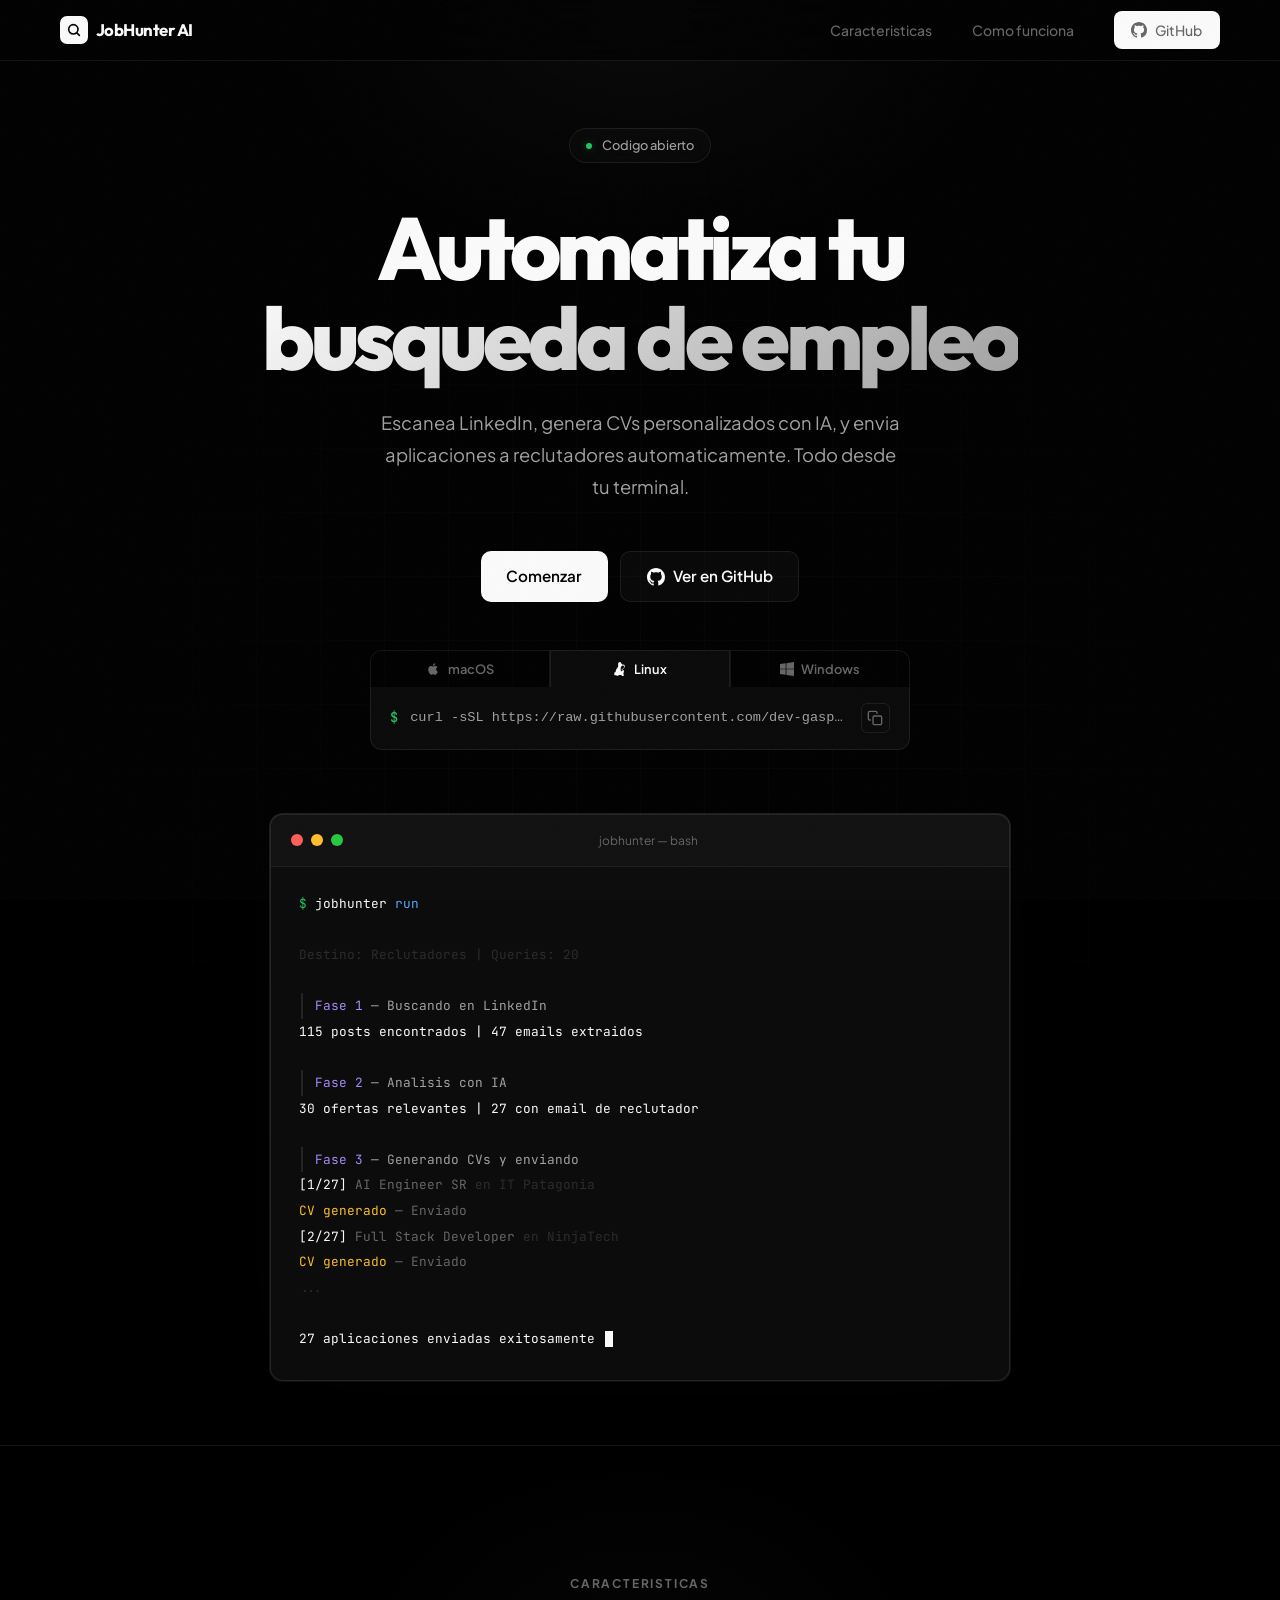
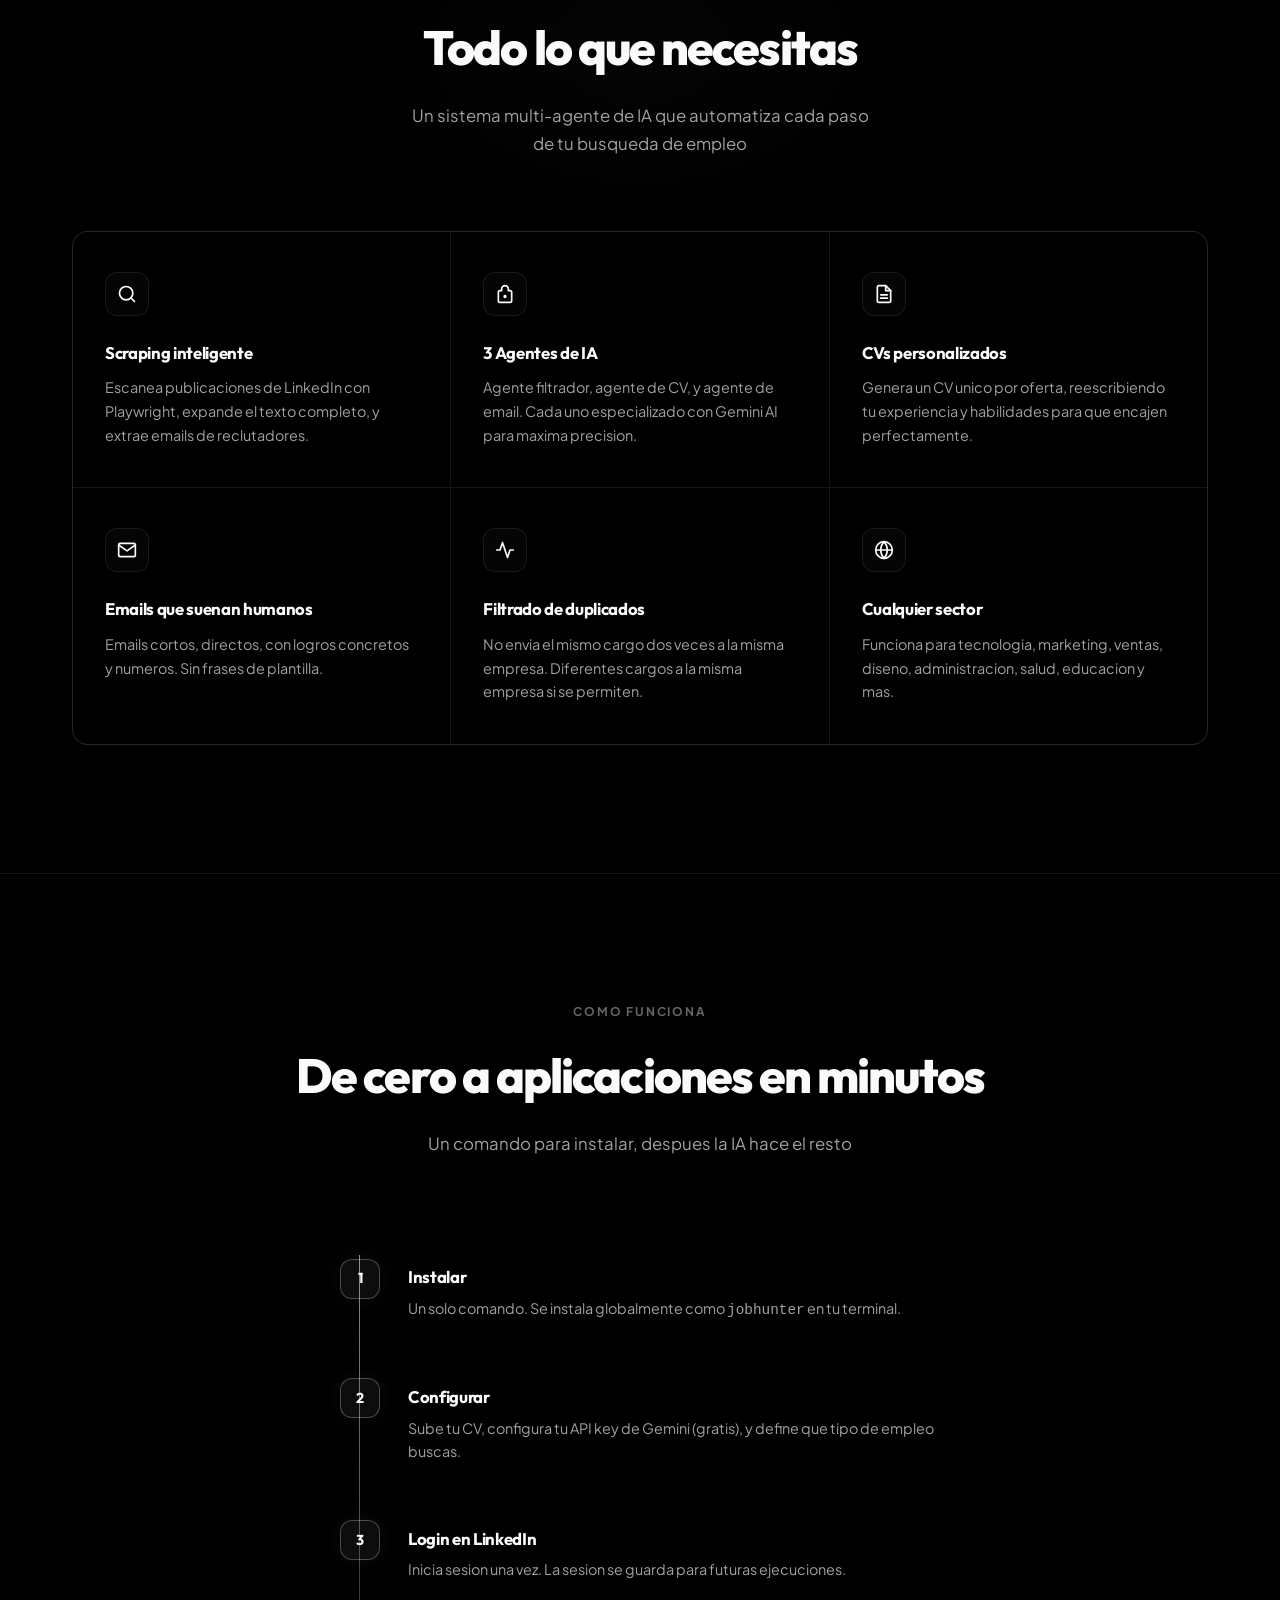
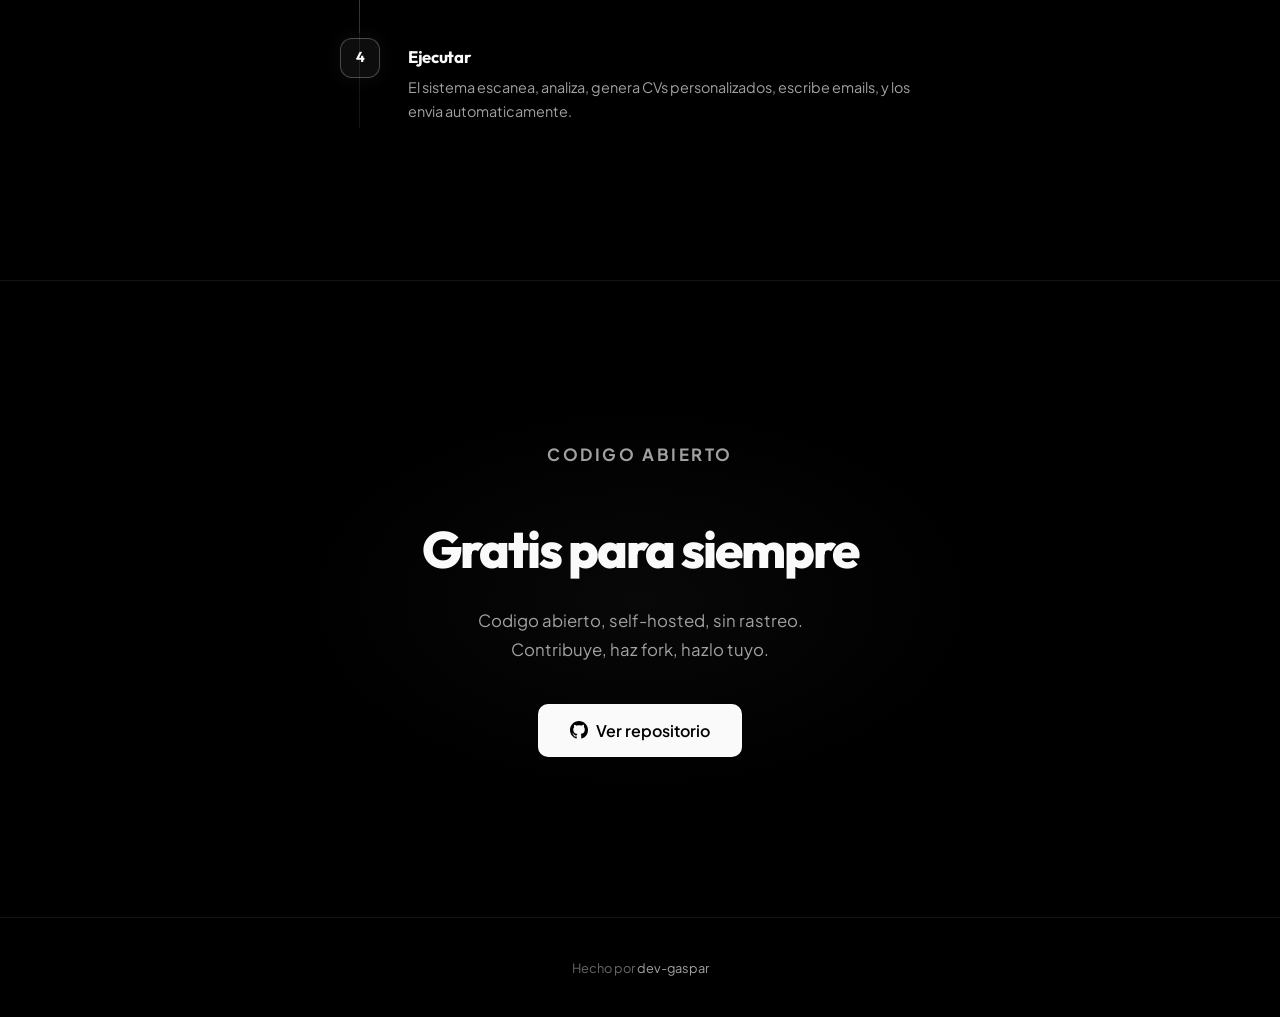
==== commit af04db57: "Fix: responsive real — overflow-x en html, anchos fijos con min(), nav simplificado - overflow-x: hi" ====
--- a/web/index.html
+++ b/web/index.html
@@ -5,6 +5,21 @@
     <meta name="viewport" content="width=device-width, initial-scale=1.0">
     <title>JobHunter AI - Busqueda de empleo automatizada con IA</title>
     <meta name="description" content="Herramienta open source que automatiza tu busqueda de empleo. Escanea LinkedIn, genera CVs personalizados con IA, y envia aplicaciones a reclutadores.">
+
+    <!-- Open Graph -->
+    <meta property="og:title" content="JobHunter AI - Busqueda de empleo automatizada con IA">
+    <meta property="og:description" content="Escanea LinkedIn, genera CVs personalizados con IA, y envia aplicaciones a reclutadores. Todo desde tu terminal.">
+    <meta property="og:image" content="https://dev-gaspar.github.io/jobhunter/imagen-og.png">
+    <meta property="og:url" content="https://dev-gaspar.github.io/jobhunter/">
+    <meta property="og:type" content="website">
+    <meta property="og:site_name" content="JobHunter AI">
+
+    <!-- Twitter Card -->
+    <meta name="twitter:card" content="summary_large_image">
+    <meta name="twitter:title" content="JobHunter AI - Busqueda de empleo automatizada con IA">
+    <meta name="twitter:description" content="Escanea LinkedIn, genera CVs personalizados con IA, y envia aplicaciones a reclutadores. Todo desde tu terminal.">
+    <meta name="twitter:image" content="https://dev-gaspar.github.io/jobhunter/imagen-og.png">
+
     <link rel="icon" href="data:image/svg+xml,<svg xmlns='http://www.w3.org/2000/svg' viewBox='0 0 100 100'><rect width='100' height='100' rx='20' fill='%23fff'/><text x='50' y='72' font-size='60' text-anchor='middle' fill='%23000'>J</text></svg>">
     <link rel="preconnect" href="https://fonts.googleapis.com">
     <link rel="preconnect" href="https://fonts.gstatic.com" crossorigin>
@@ -24,7 +39,10 @@
 
         * { margin: 0; padding: 0; box-sizing: border-box; }
 
-        html { scroll-behavior: smooth; }
+        html {
+            scroll-behavior: smooth;
+            overflow-x: hidden;
+        }
 
         body {
             font-family: 'Plus Jakarta Sans', -apple-system, BlinkMacSystemFont, sans-serif;
@@ -32,6 +50,7 @@
             color: var(--text);
             line-height: 1.6;
             overflow-x: hidden;
+            width: 100%;
             -webkit-font-smoothing: antialiased;
             -moz-osx-font-smoothing: grayscale;
         }
@@ -83,22 +102,25 @@
         .nav-inner {
             max-width: 1200px;
             margin: 0 auto;
-            padding: 0 2rem;
-            height: 64px;
+            padding: 0 1.25rem;
+            height: 60px;
             display: flex;
             justify-content: space-between;
             align-items: center;
+            gap: 1rem;
         }
 
         .nav-logo {
             display: flex;
             align-items: center;
-            gap: 0.65rem;
+            gap: 0.5rem;
             font-family: 'Outfit', sans-serif;
-            font-size: 1.15rem;
+            font-size: 1.05rem;
             font-weight: 700;
             letter-spacing: -0.03em;
             transition: opacity 0.2s;
+            white-space: nowrap;
+            min-width: 0;
         }
 
         .nav-logo:hover { opacity: 0.8; }
@@ -155,11 +177,83 @@
             font-weight: 600;
             font-size: 0.85rem;
             transition: all 0.3s cubic-bezier(0.16, 1, 0.3, 1);
+            flex-shrink: 0;
         }
 
         .btn-nav:hover { transform: translateY(-1px); box-shadow: 0 4px 20px rgba(255,255,255,0.15); }
 
         .btn-nav svg { width: 16px; height: 16px; }
+
+        .btn-nav-text { }
+
+        /* Hamburger */
+        .nav-hamburger {
+            display: none;
+            background: none;
+            border: 1px solid var(--border);
+            color: var(--text);
+            padding: 0.4rem;
+            border-radius: 6px;
+            cursor: pointer;
+            align-items: center;
+            justify-content: center;
+        }
+
+        .nav-hamburger svg { width: 20px; height: 20px; }
+
+        /* Mobile menu overlay */
+        .nav-mobile {
+            display: none;
+            position: fixed;
+            top: 0;
+            left: 0;
+            right: 0;
+            bottom: 0;
+            background: rgba(0,0,0,0.95);
+            backdrop-filter: blur(24px);
+            -webkit-backdrop-filter: blur(24px);
+            z-index: 200;
+            flex-direction: column;
+            align-items: center;
+            justify-content: center;
+            gap: 2rem;
+        }
+
+        .nav-mobile.open { display: flex; }
+
+        .nav-mobile a {
+            color: var(--text);
+            font-family: 'Outfit', sans-serif;
+            font-size: 1.5rem;
+            font-weight: 600;
+            letter-spacing: -0.02em;
+            transition: opacity 0.2s;
+        }
+
+        .nav-mobile a:hover { opacity: 0.6; }
+
+        .nav-mobile .btn-nav {
+            font-size: 1rem;
+            padding: 0.7rem 1.5rem;
+            margin-top: 1rem;
+        }
+
+        .nav-close {
+            position: absolute;
+            top: 1.25rem;
+            right: 1.25rem;
+            background: none;
+            border: 1px solid var(--border);
+            color: var(--text);
+            padding: 0.4rem;
+            border-radius: 6px;
+            cursor: pointer;
+            display: flex;
+            align-items: center;
+            justify-content: center;
+        }
+
+        .nav-close svg { width: 20px; height: 20px; }
 
         /* ── Hero ── */
         .hero {
@@ -181,7 +275,7 @@
             top: -20%;
             left: 50%;
             transform: translateX(-50%);
-            width: 900px;
+            width: min(900px, 200vw);
             height: 600px;
             background: radial-gradient(ellipse at center, rgba(255,255,255,0.04) 0%, rgba(255,255,255,0.01) 40%, transparent 70%);
             pointer-events: none;
@@ -411,7 +505,7 @@
 
         /* ── Terminal ── */
         .terminal-wrapper {
-            max-width: 740px;
+            max-width: min(740px, 100%);
             width: 100%;
             margin: 4rem auto 0;
             animation: fadeInUp 0.8s cubic-bezier(0.16, 1, 0.3, 1) 0.5s both;
@@ -549,7 +643,7 @@
             top: 0;
             left: 50%;
             transform: translateX(-50%);
-            width: 600px;
+            width: min(600px, 200vw);
             height: 400px;
             background: radial-gradient(ellipse, rgba(255,255,255,0.02) 0%, transparent 70%);
             pointer-events: none;
@@ -725,7 +819,7 @@
             top: 50%;
             left: 50%;
             transform: translate(-50%, -50%);
-            width: 700px;
+            width: min(700px, 200vw);
             height: 400px;
             background: radial-gradient(ellipse, rgba(255,255,255,0.03) 0%, transparent 70%);
             pointer-events: none;
@@ -766,27 +860,67 @@
         }
         footer a:hover { color: var(--text); }
 
-        /* ── Mobile ── */
+        /* ── Tablet (<=768px) ── */
         @media (max-width: 768px) {
             .nav-links a:not(.btn-nav) { display: none; }
-            .hero { padding: 7rem 1.5rem 3rem; min-height: auto; }
+            .nav-links { gap: 0; }
+            .btn-nav-text { display: none; }
+            .btn-nav { padding: 0.45rem; border-radius: 7px; }
+            .nav-hamburger { display: none; }
+            .hero { padding: 5.5rem 1.25rem 3rem; min-height: auto; }
+            .hero-sub { font-size: 1rem; }
             .features-grid { grid-template-columns: 1fr; }
             .feature-card { padding: 2rem 1.5rem; }
             .install-wrapper { max-width: 100%; }
             .install-box code { font-size: 0.72rem; }
+            .os-tab { font-size: 0.72rem; padding: 0.55rem 0.5rem; }
+            .os-tab svg { width: 12px; height: 12px; }
             .terminal-wrapper { margin-top: 3rem; }
-            .terminal-body { padding: 1.25rem; font-size: 0.72rem; }
+            .terminal-body { padding: 1.25rem; font-size: 0.72rem; line-height: 1.7; overflow-x: auto; }
+            .terminal-title { display: none; }
             .section-sub { margin-bottom: 3rem; }
-        }
-
+            .features { padding: 5rem 0; }
+            .how-section { padding: 5rem 0; }
+            .oss { padding: 5rem 0; }
+            .container { padding: 0 1.25rem; }
+            .timeline { max-width: 100%; }
+        }
+
+        /* ── Mobile (<=480px) ── */
         @media (max-width: 480px) {
-            .hero-actions { flex-direction: column; align-items: center; width: 100%; }
+            .hero { padding: 5rem 1rem 2.5rem; }
+            h1 { font-size: 2.2rem; }
+            .hero-sub { font-size: 0.9rem; margin-bottom: 2rem; }
+            .hero-actions { flex-direction: column; align-items: center; width: 100%; gap: 0.5rem; }
             .btn-primary, .btn-outline { width: 100%; justify-content: center; }
-            h1 { font-size: 2.6rem; }
-            .container { padding: 0 1.25rem; }
+            .badge { font-size: 0.72rem; padding: 0.3rem 0.75rem; margin-bottom: 1.5rem; }
+            .install-wrapper { margin-top: 0; }
+            .os-tab { font-size: 0.65rem; padding: 0.5rem 0.2rem; gap: 0.2rem; }
+            .install-box { padding: 0.7rem; gap: 0.4rem; }
+            .install-box code { font-size: 0.58rem; }
+            .install-box .prompt { font-size: 0.7rem; }
+            .terminal-wrapper { margin-top: 2rem; }
+            .terminal-body { padding: 0.85rem; font-size: 0.6rem; line-height: 1.6; }
+            .terminal-bar { padding: 10px 12px; }
+            .terminal-dot { width: 9px; height: 9px; }
+            .section-label { font-size: 0.7rem; }
+            .section-title { font-size: 1.5rem; }
+            .section-sub { font-size: 0.9rem; margin-bottom: 2.5rem; }
+            .feature-card { padding: 1.5rem 1.25rem; }
+            .feature-card h3 { font-size: 0.95rem; }
+            .feature-card p { font-size: 0.85rem; }
+            .feature-icon { width: 36px; height: 36px; border-radius: 9px; }
+            .feature-icon svg { width: 18px; height: 18px; }
             .timeline::before, .timeline-progress { left: 15px; }
             .step-num { width: 32px; height: 32px; min-width: 32px; font-size: 0.8rem; border-radius: 10px; }
-            .step { gap: 1.25rem; }
+            .step { gap: 1.25rem; padding: 1.25rem 0; }
+            .step h3 { font-size: 0.95rem; }
+            .step p { font-size: 0.85rem; }
+            .oss h2 { font-size: 1.7rem; }
+            .oss p { font-size: 0.9rem; }
+            .oss .btn-primary { font-size: 0.9rem; padding: 0.7rem 1.5rem; width: 100%; justify-content: center; }
+            .container { padding: 0 1rem; }
+            footer { padding: 2rem 1rem; }
         }
     </style>
 </head>
@@ -806,7 +940,7 @@
             <a href="#how-it-works">Como funciona</a>
             <a href="https://github.com/dev-gaspar/jobhunter" target="_blank" class="btn-nav">
                 <svg viewBox="0 0 24 24" fill="currentColor"><path d="M12 0C5.37 0 0 5.37 0 12c0 5.31 3.435 9.795 8.205 11.385.6.105.825-.255.825-.57 0-.285-.015-1.23-.015-2.235-3.015.555-3.795-.735-4.035-1.41-.135-.345-.72-1.41-1.23-1.695-.42-.225-1.02-.78-.015-.795.945-.015 1.62.87 1.845 1.23 1.08 1.815 2.805 1.305 3.495.99.105-.78.42-1.305.765-1.605-2.67-.3-5.46-1.335-5.46-5.925 0-1.305.465-2.385 1.23-3.225-.12-.3-.54-1.53.12-3.18 0 0 1.005-.315 3.3 1.23.96-.27 1.98-.405 3-.405s2.04.135 3 .405c2.295-1.56 3.3-1.23 3.3-1.23.66 1.65.24 2.88.12 3.18.765.84 1.23 1.905 1.23 3.225 0 4.605-2.805 5.625-5.475 5.925.435.375.81 1.095.81 2.22 0 1.605-.015 2.895-.015 3.3 0 .315.225.69.825.57A12.02 12.02 0 0024 12c0-6.63-5.37-12-12-12z"/></svg>
-                GitHub
+                <span class="btn-nav-text">GitHub</span>
             </a>
         </div>
     </div>
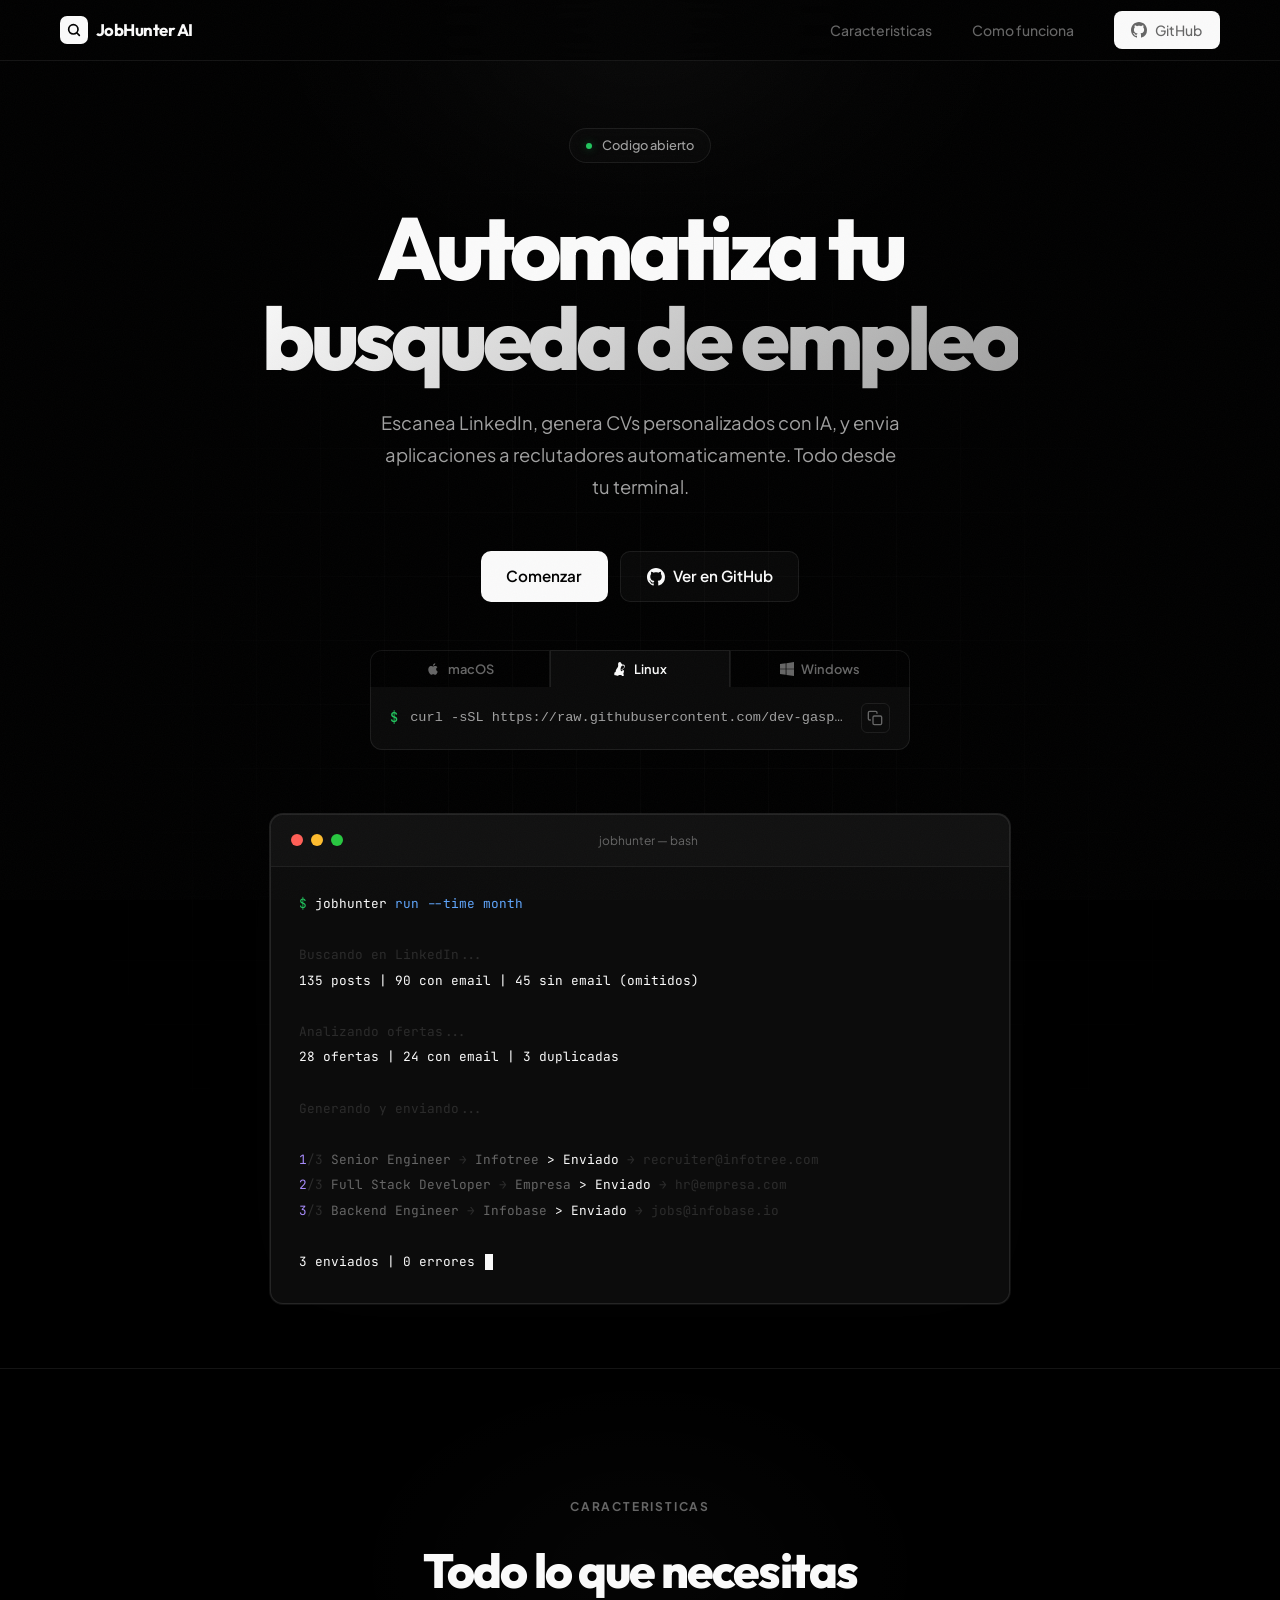
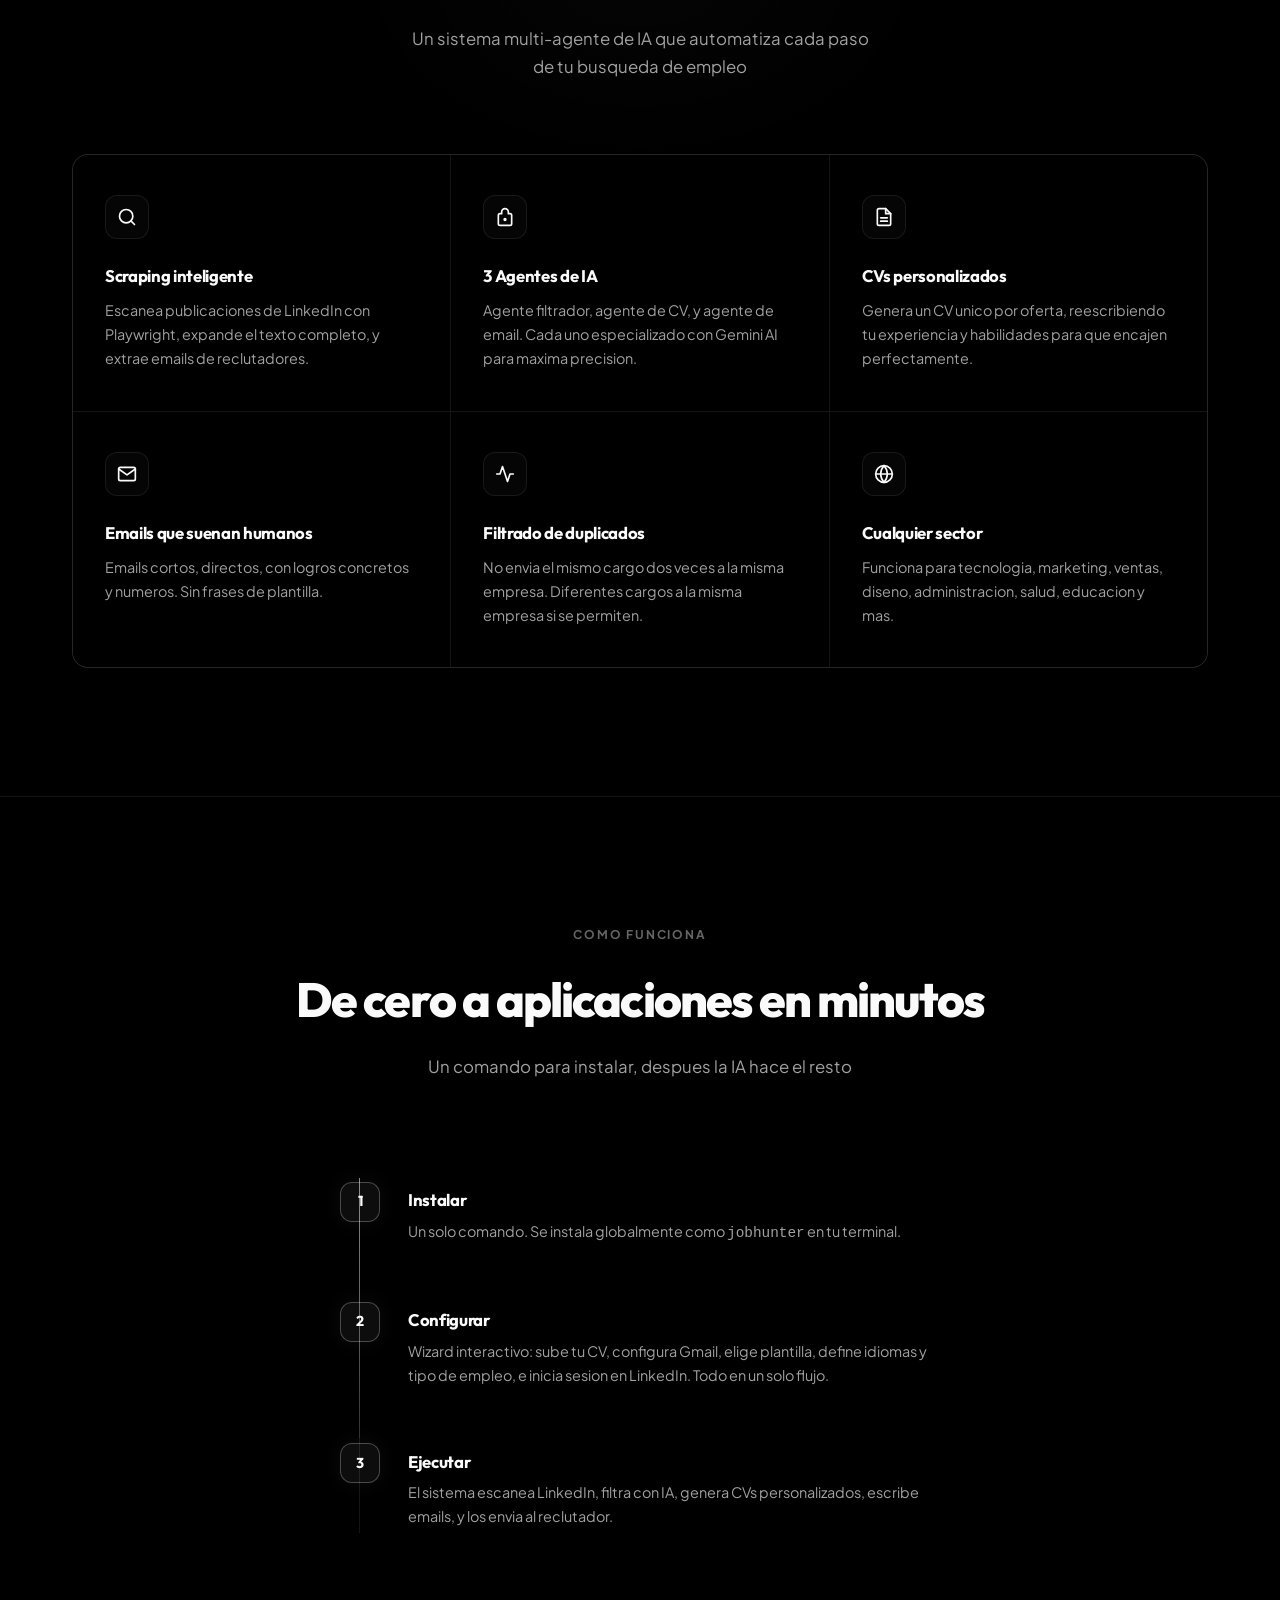
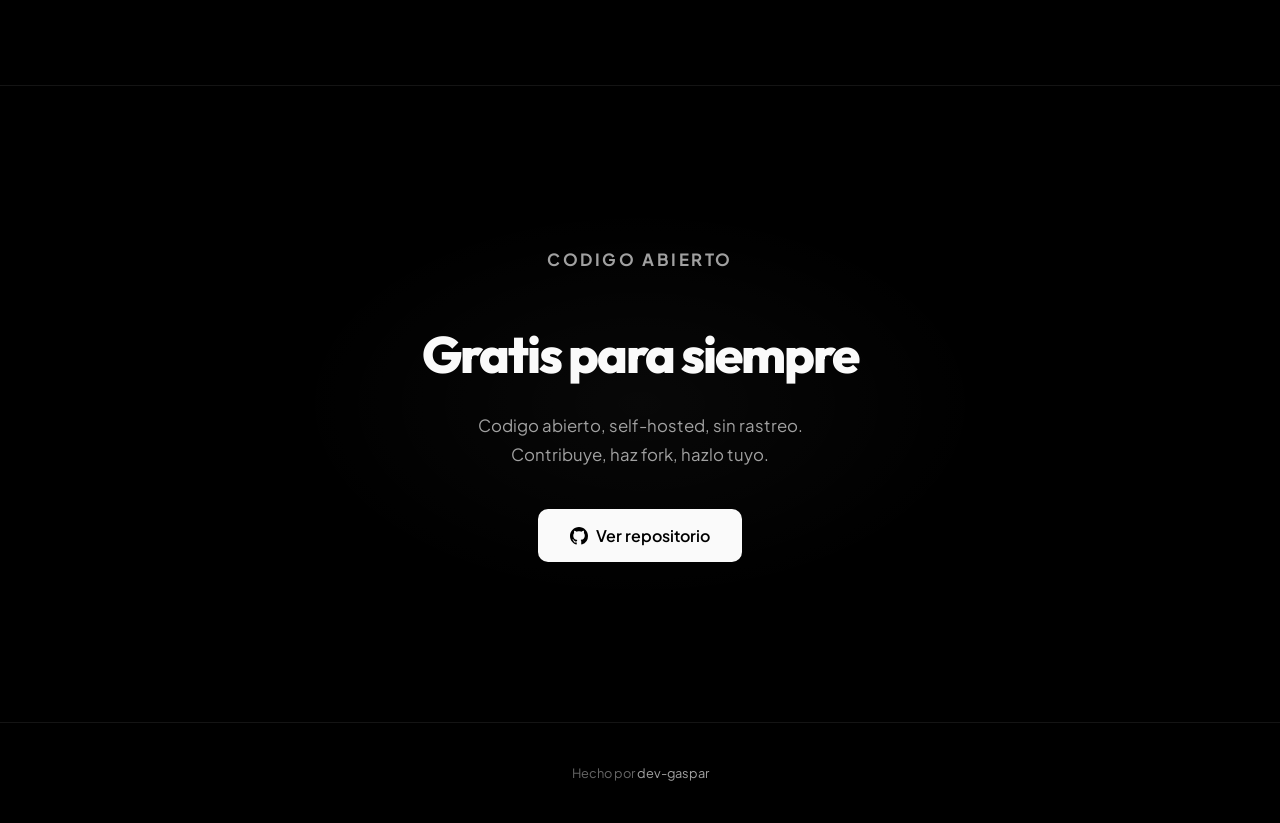
==== commit 937b120b: "feat: actualizar landing page con nuevo flujo de UI - Terminal demo sin "Fase 1/2/3", muestra output" ====
--- a/web/index.html
+++ b/web/index.html
@@ -1003,24 +1003,21 @@
                 <span class="terminal-title">jobhunter &mdash; bash</span>
             </div>
             <div class="terminal-body" id="terminal-body">
-                <div><span class="cmd">$</span> <span class="ok">jobhunter</span> <span class="flag">run</span></div>
+                <div><span class="cmd">$</span> <span class="ok">jobhunter</span> <span class="flag">run</span> <span class="flag">--time month</span></div>
                 <br>
-                <div class="dim">  Destino: Reclutadores  |  Queries: 20</div>
+                <div class="dim">  Buscando en LinkedIn...</div>
+                <div class="ok">  135 posts  |  90 con email  |  45 sin email (omitidos)</div>
                 <br>
-                <div class="line-phase"><span class="accent">Fase 1</span> &mdash; Buscando en LinkedIn</div>
-                <div class="ok">  115 posts encontrados  |  47 emails extraidos</div>
+                <div class="dim">  Analizando ofertas...</div>
+                <div class="ok">  28 ofertas  |  24 con email  |  3 duplicadas</div>
                 <br>
-                <div class="line-phase"><span class="accent">Fase 2</span> &mdash; Analisis con IA</div>
-                <div class="ok">  30 ofertas relevantes  |  27 con email de reclutador</div>
+                <div class="dim">  Generando y enviando...</div>
                 <br>
-                <div class="line-phase"><span class="accent">Fase 3</span> &mdash; Generando CVs y enviando</div>
-                <div>  <span class="ok">[1/27]</span> AI Engineer SR <span class="dim">en IT Patagonia</span></div>
-                <div>         <span class="warn">CV generado</span> &mdash; Enviado</div>
-                <div>  <span class="ok">[2/27]</span> Full Stack Developer <span class="dim">en NinjaTech</span></div>
-                <div>         <span class="warn">CV generado</span> &mdash; Enviado</div>
-                <div class="dim">  ...</div>
+                <div>  <span class="accent">1</span><span class="dim">/3</span> Senior Engineer <span class="dim">&rarr;</span> Infotree  <span class="ok">&gt; Enviado</span> <span class="dim">&rarr; recruiter@infotree.com</span></div>
+                <div>  <span class="accent">2</span><span class="dim">/3</span> Full Stack Developer <span class="dim">&rarr;</span> Empresa  <span class="ok">&gt; Enviado</span> <span class="dim">&rarr; hr@empresa.com</span></div>
+                <div>  <span class="accent">3</span><span class="dim">/3</span> Backend Engineer <span class="dim">&rarr;</span> Infobase  <span class="ok">&gt; Enviado</span> <span class="dim">&rarr; jobs@infobase.io</span></div>
                 <br>
-                <div class="ok">  27 aplicaciones enviadas exitosamente <span class="terminal-cursor"></span></div>
+                <div class="ok">  3 enviados  |  0 errores <span class="terminal-cursor"></span></div>
             </div>
         </div>
     </div>
@@ -1104,21 +1101,14 @@
                 <div class="step-num">2</div>
                 <div class="step-content">
                     <h3>Configurar</h3>
-                    <p>Sube tu CV, configura tu API key de Gemini (gratis), y define que tipo de empleo buscas.</p>
+                    <p>Wizard interactivo: sube tu CV, configura Gmail, elige plantilla, define idiomas y tipo de empleo, e inicia sesion en LinkedIn. Todo en un solo flujo.</p>
                 </div>
             </div>
             <div class="step" data-step="3">
                 <div class="step-num">3</div>
                 <div class="step-content">
-                    <h3>Login en LinkedIn</h3>
-                    <p>Inicia sesion una vez. La sesion se guarda para futuras ejecuciones.</p>
-                </div>
-            </div>
-            <div class="step" data-step="4">
-                <div class="step-num">4</div>
-                <div class="step-content">
                     <h3>Ejecutar</h3>
-                    <p>El sistema escanea, analiza, genera CVs personalizados, escribe emails, y los envia automaticamente.</p>
+                    <p>El sistema escanea LinkedIn, filtra con IA, genera CVs personalizados, escribe emails, y los envia al reclutador.</p>
                 </div>
             </div>
         </div>
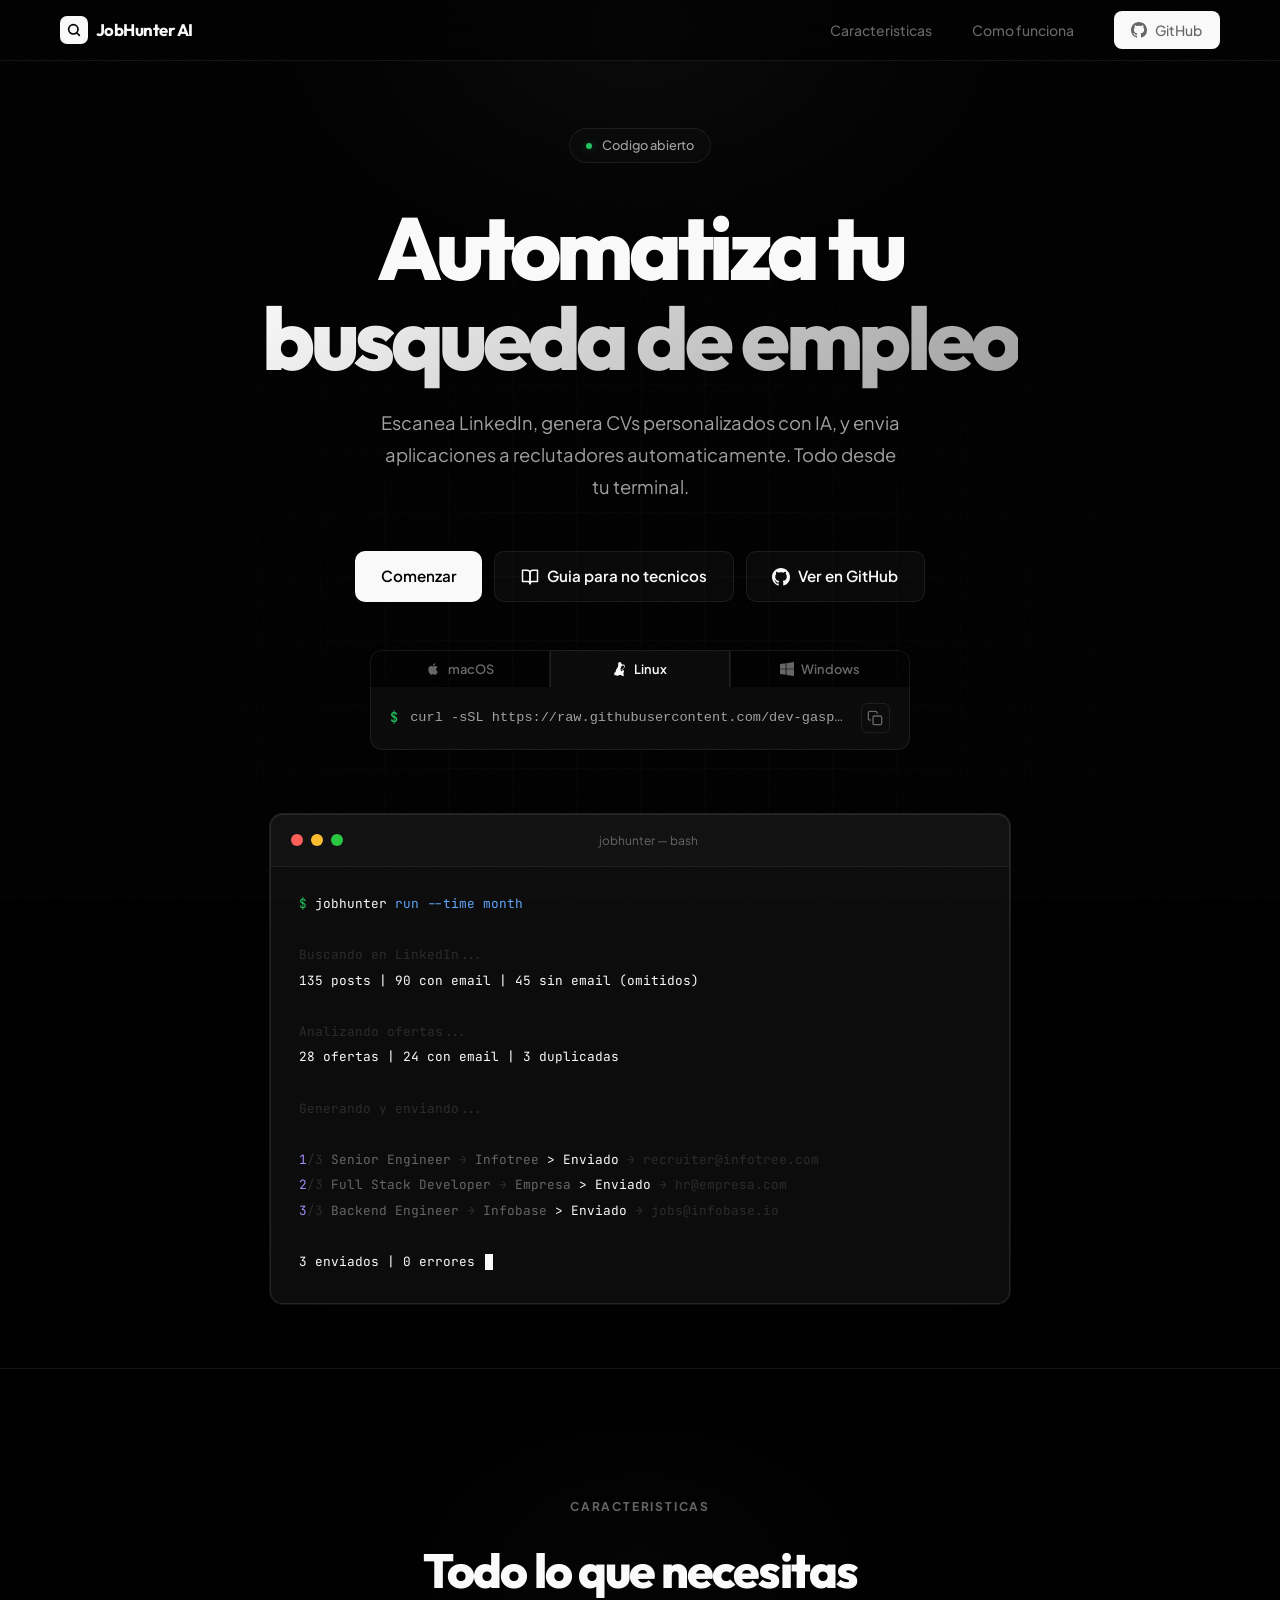
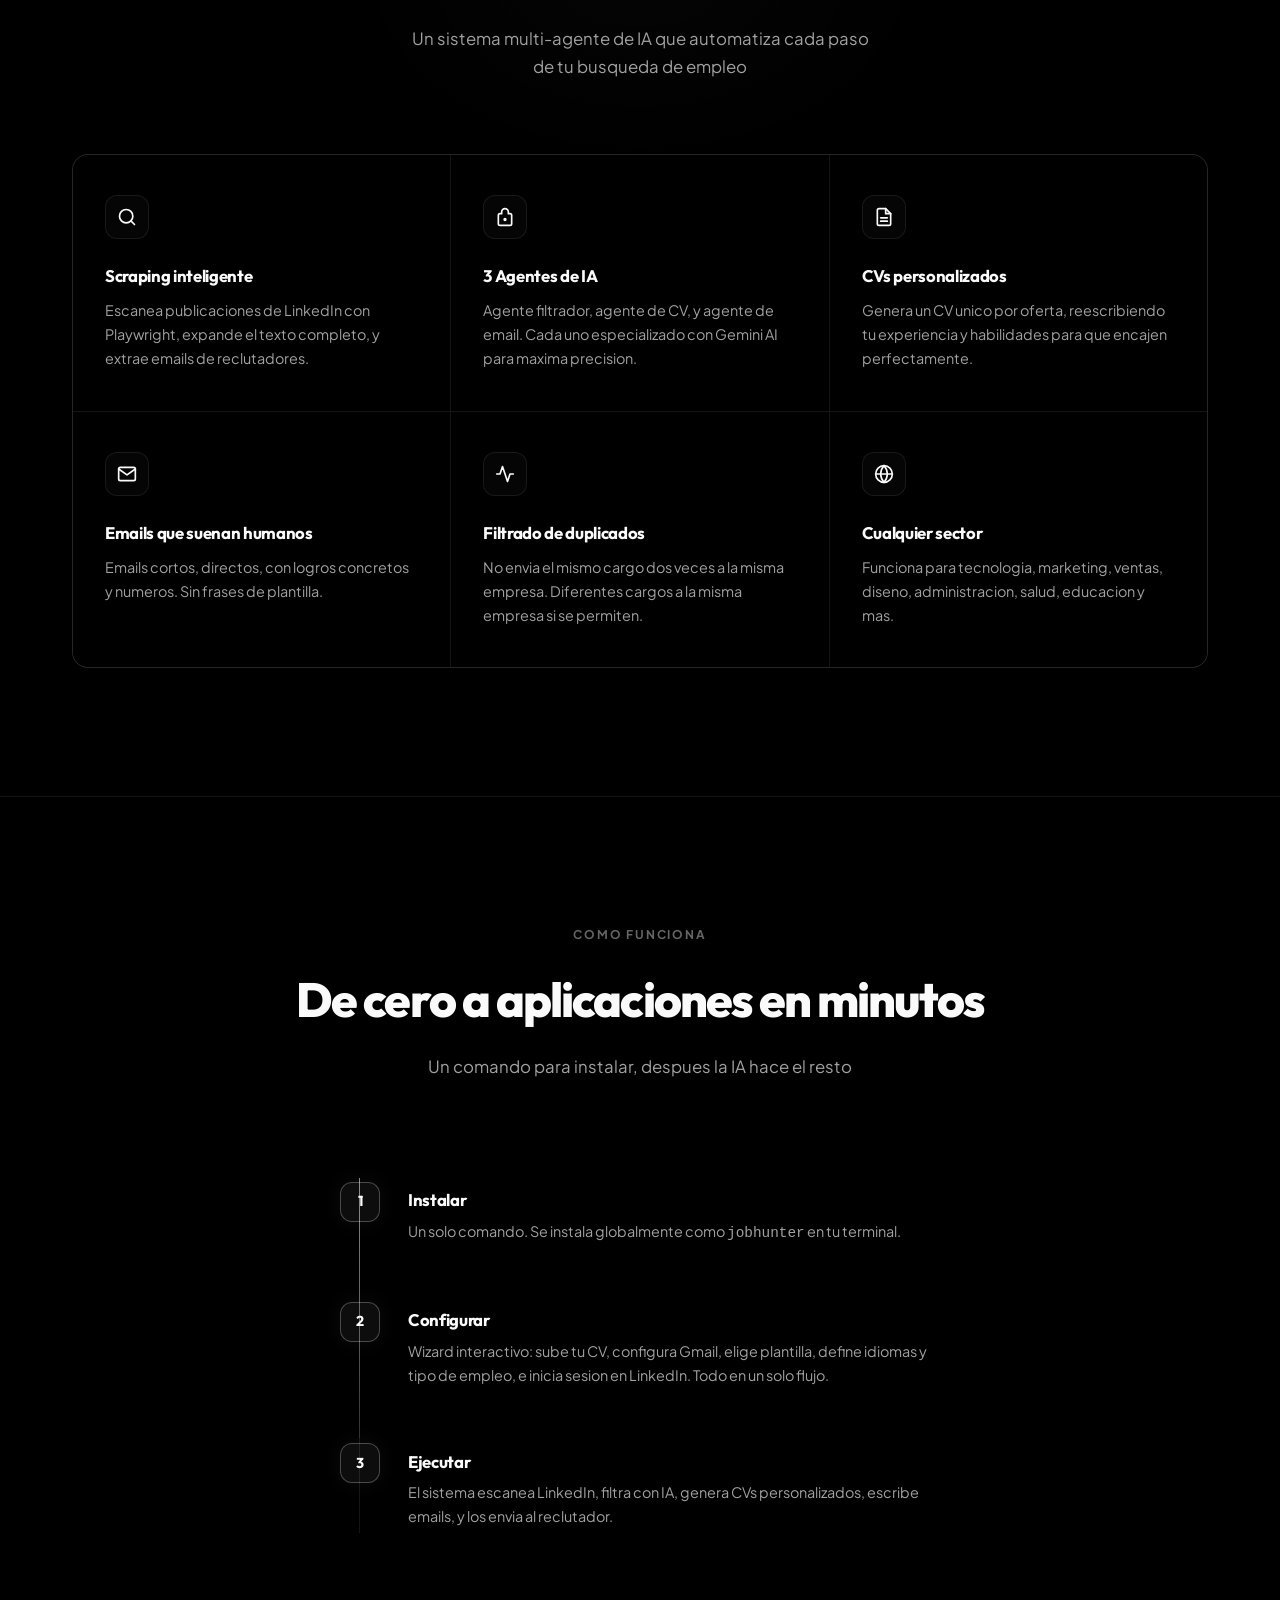
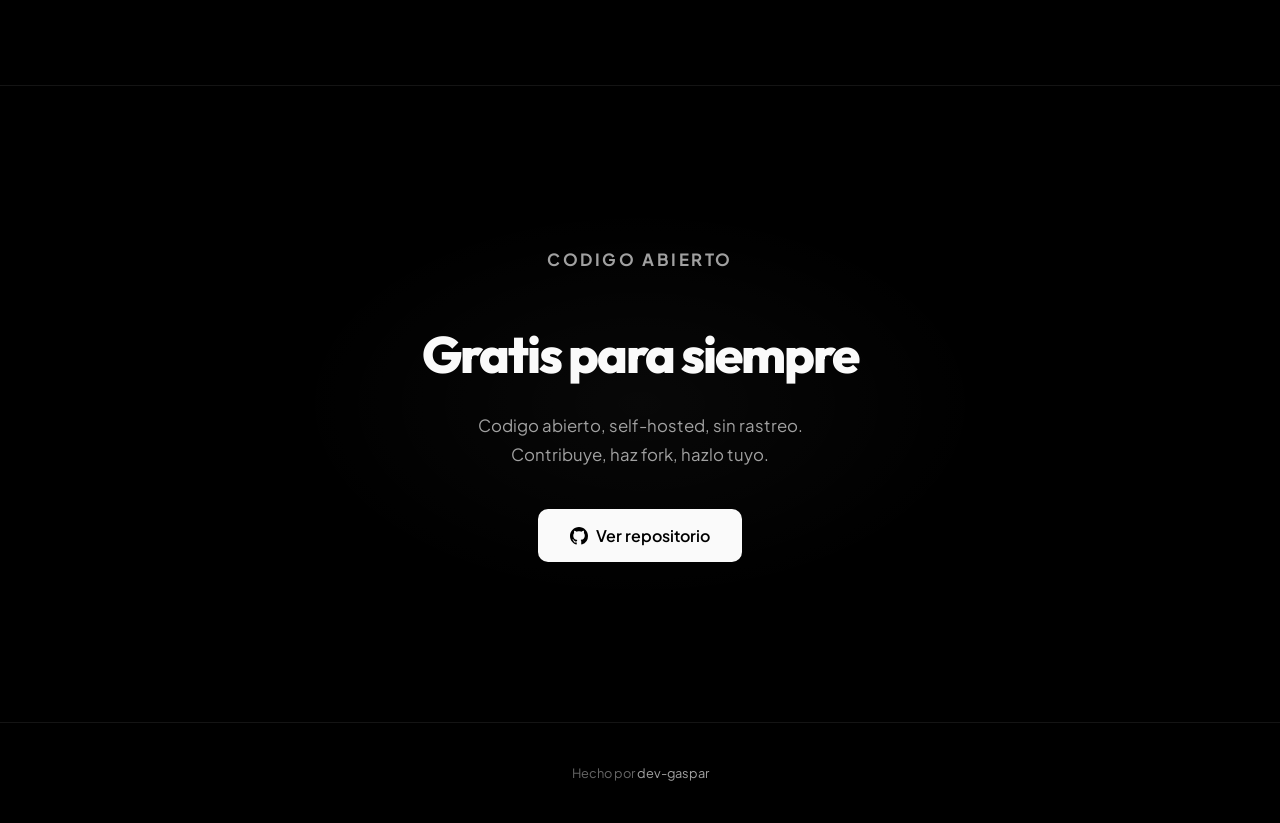
==== commit 3338f84b: "feat: guia con estilos dark + selector de OS + boton en landing - Guia reescrita con mismos estilos " ====
--- a/web/index.html
+++ b/web/index.html
@@ -963,6 +963,10 @@
 
     <div class="hero-actions">
         <a href="#install" class="btn-primary">Comenzar</a>
+        <a href="guia.html" class="btn-outline">
+            <svg viewBox="0 0 24 24" fill="none" stroke="currentColor" stroke-width="2" stroke-linecap="round" stroke-linejoin="round" width="18" height="18"><path d="M2 3h6a4 4 0 0 1 4 4v14a3 3 0 0 0-3-3H2z"/><path d="M22 3h-6a4 4 0 0 0-4 4v14a3 3 0 0 1 3-3h7z"/></svg>
+            Guia para no tecnicos
+        </a>
         <a href="https://github.com/dev-gaspar/jobhunter" class="btn-outline" target="_blank">
             <svg viewBox="0 0 24 24" fill="currentColor" width="18" height="18"><path d="M12 0C5.37 0 0 5.37 0 12c0 5.31 3.435 9.795 8.205 11.385.6.105.825-.255.825-.57 0-.285-.015-1.23-.015-2.235-3.015.555-3.795-.735-4.035-1.41-.135-.345-.72-1.41-1.23-1.695-.42-.225-1.02-.78-.015-.795.945-.015 1.62.87 1.845 1.23 1.08 1.815 2.805 1.305 3.495.99.105-.78.42-1.305.765-1.605-2.67-.3-5.46-1.335-5.46-5.925 0-1.305.465-2.385 1.23-3.225-.12-.3-.54-1.53.12-3.18 0 0 1.005-.315 3.3 1.23.96-.27 1.98-.405 3-.405s2.04.135 3 .405c2.295-1.56 3.3-1.23 3.3-1.23.66 1.65.24 2.88.12 3.18.765.84 1.23 1.905 1.23 3.225 0 4.605-2.805 5.625-5.475 5.925.435.375.81 1.095.81 2.22 0 1.605-.015 2.895-.015 3.3 0 .315.225.69.825.57A12.02 12.02 0 0024 12c0-6.63-5.37-12-12-12z"/></svg>
             Ver en GitHub
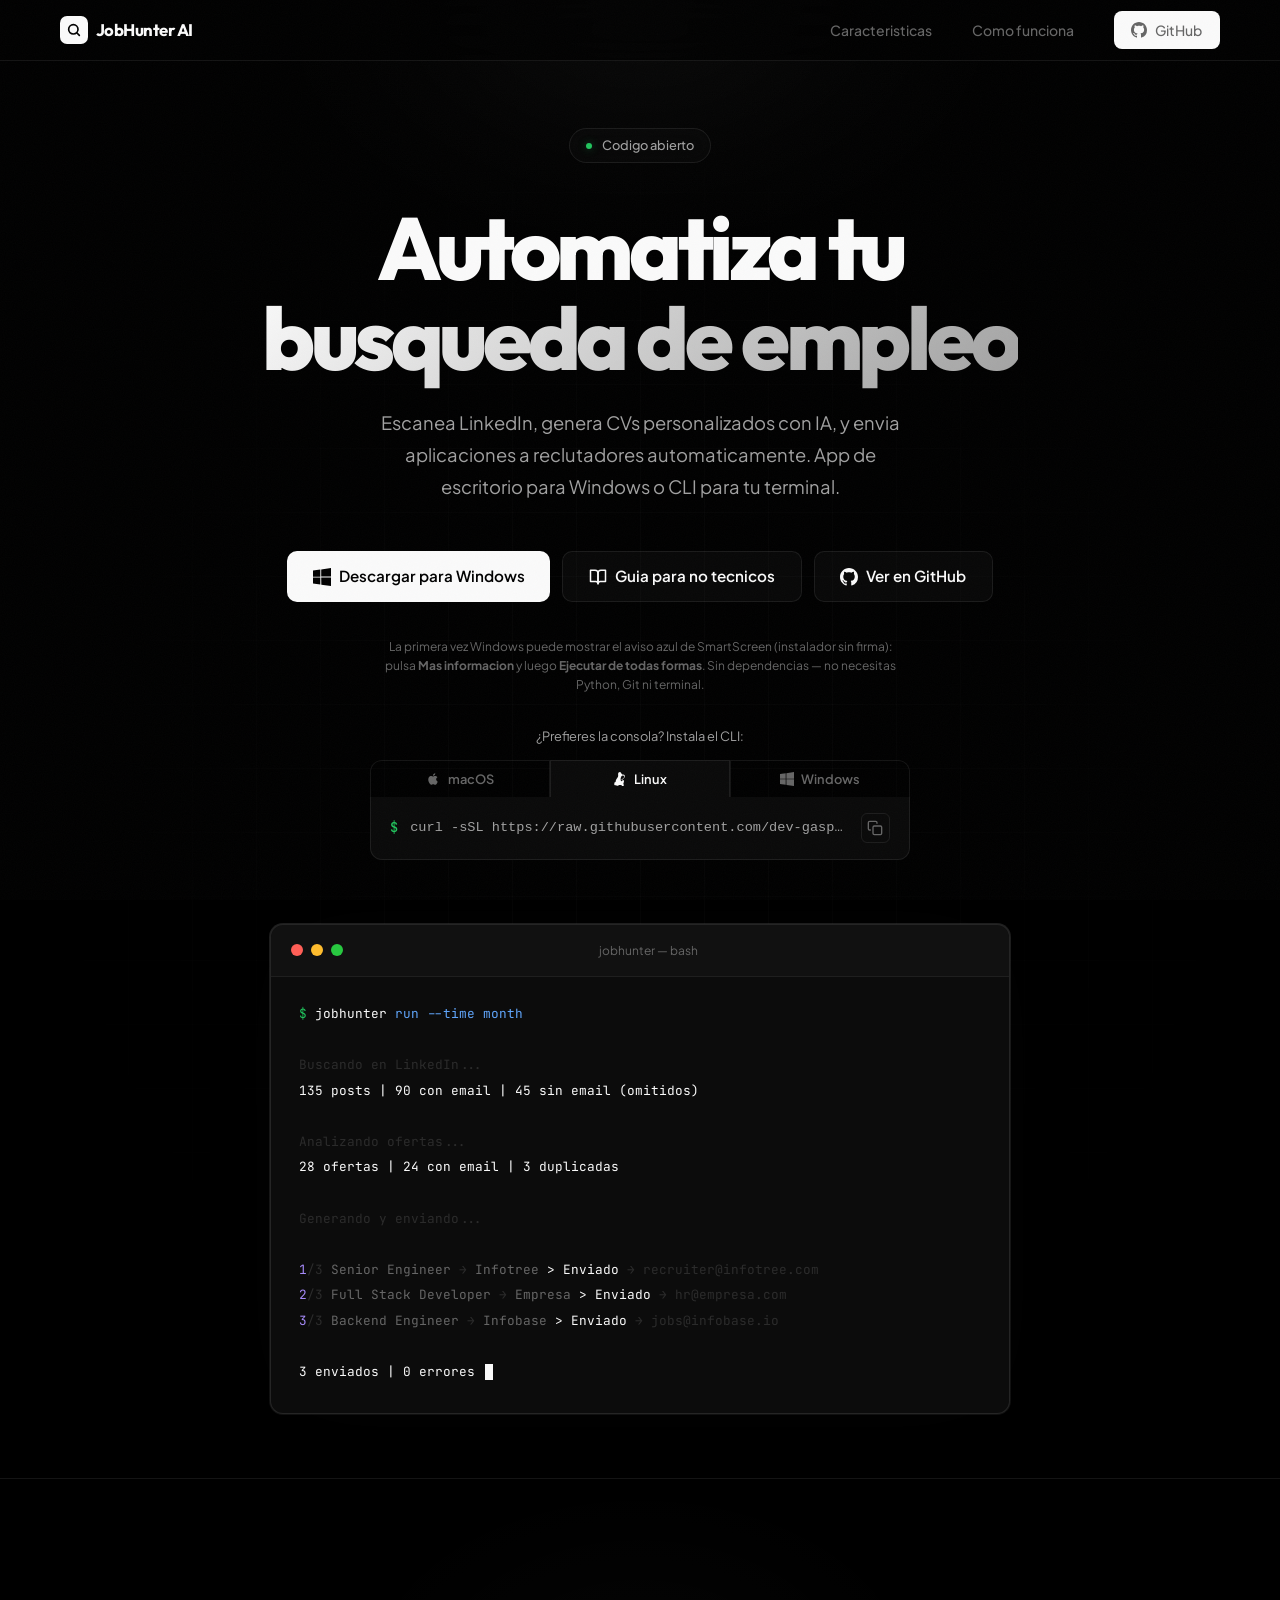
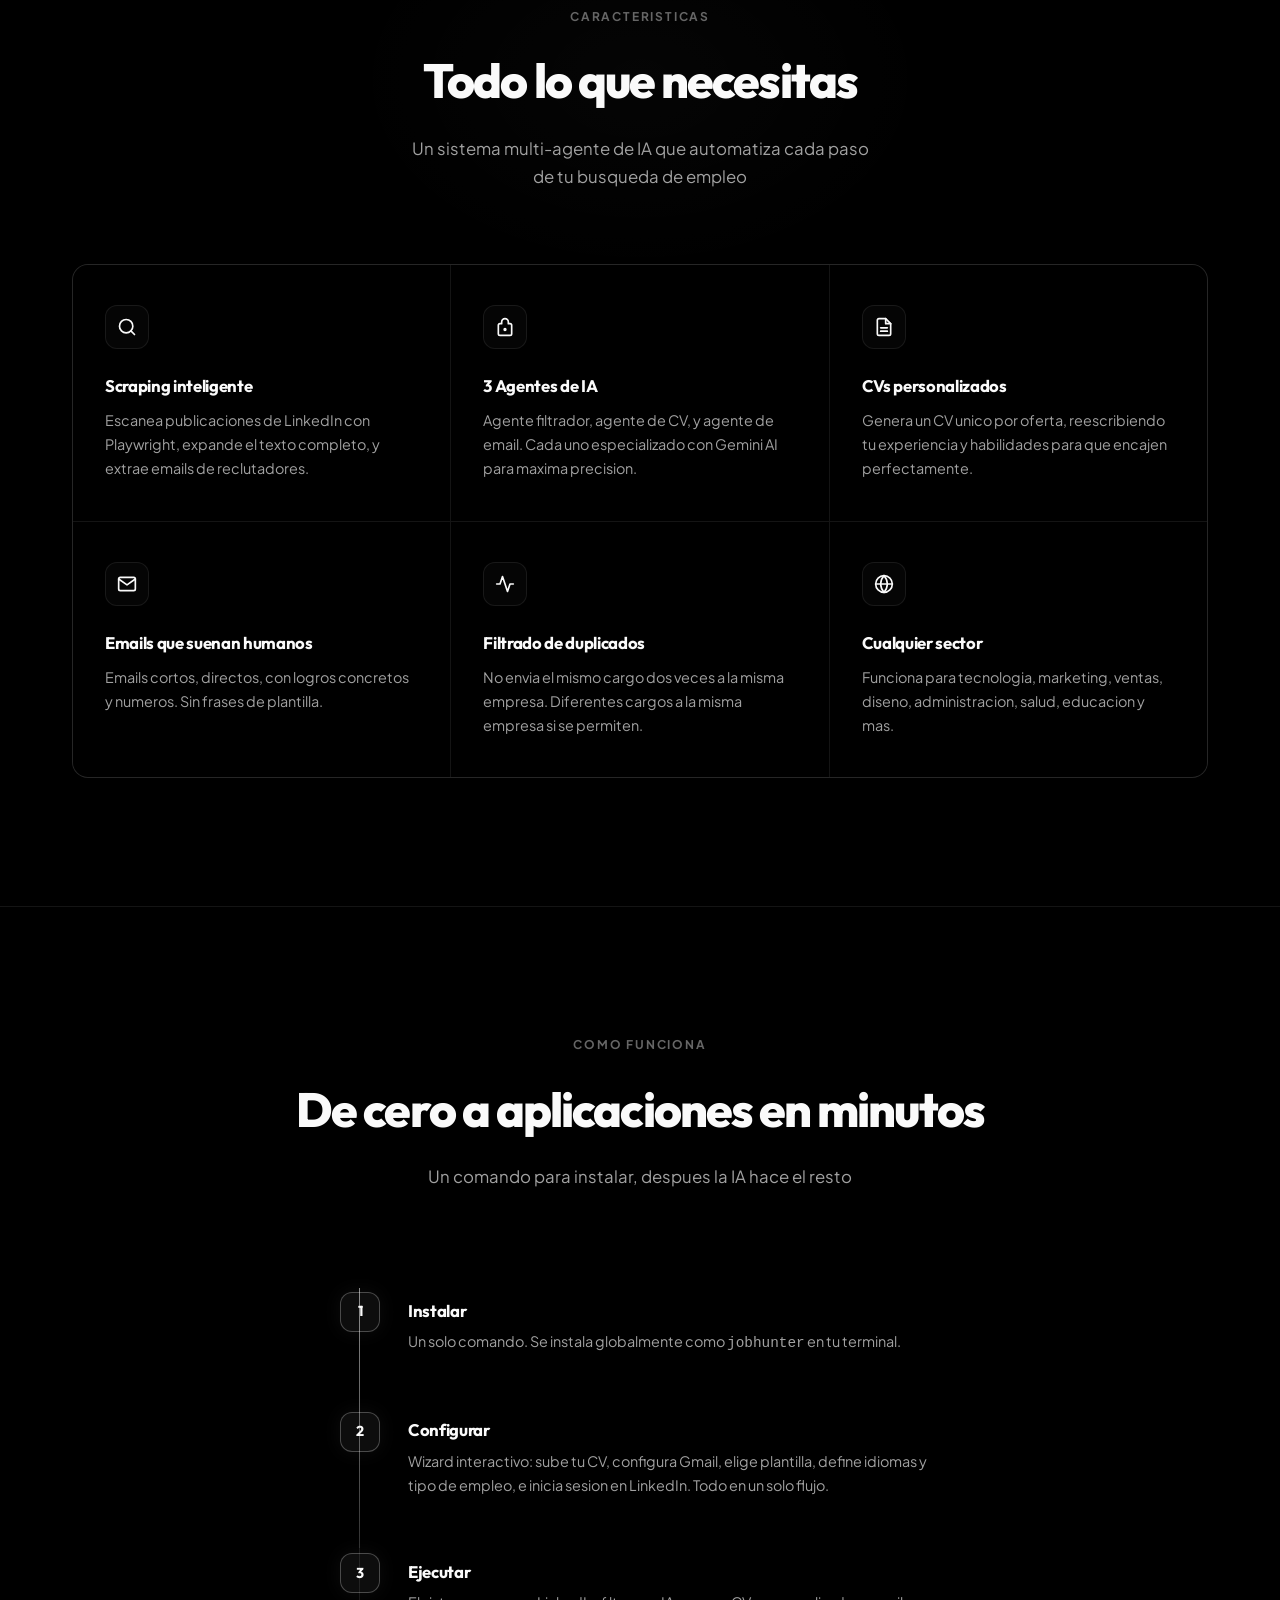
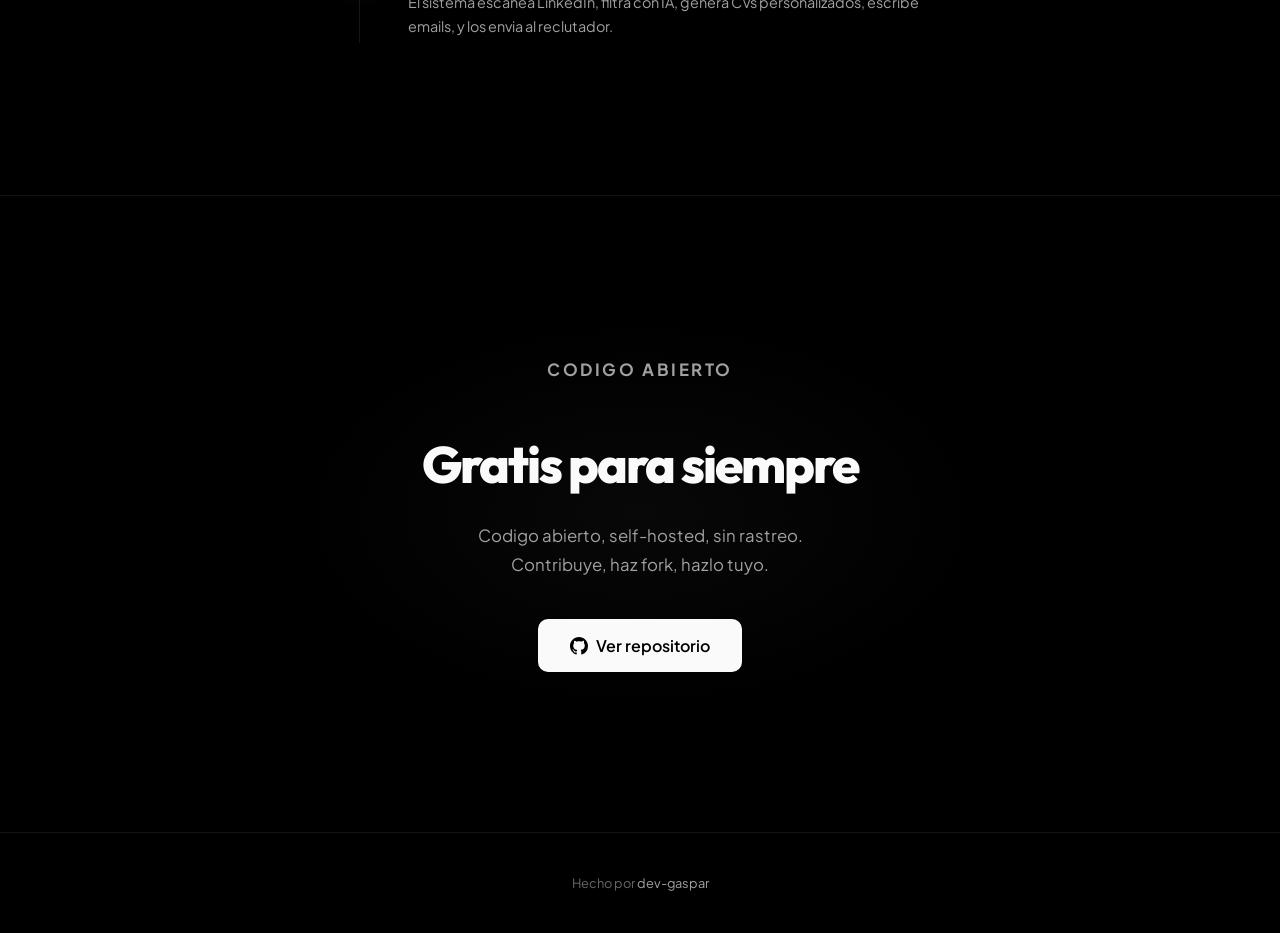
==== commit 3a0fd96b: "feat(release): instalador windows en CI, landing con descarga, docs y v2.0.0 - release.yml: job buil" ====
--- a/web/index.html
+++ b/web/index.html
@@ -958,11 +958,14 @@
     <p class="hero-sub">
         Escanea LinkedIn, genera CVs personalizados con IA,
         y envia aplicaciones a reclutadores automaticamente.
-        Todo desde tu terminal.
+        App de escritorio para Windows o CLI para tu terminal.
     </p>
 
     <div class="hero-actions">
-        <a href="#install" class="btn-primary">Comenzar</a>
+        <a href="https://github.com/dev-gaspar/jobhunter/releases/latest/download/JobHunterSetup-x64.exe" class="btn-primary">
+            <svg viewBox="0 0 24 24" fill="currentColor" width="18" height="18"><path d="M0 3.449L9.75 2.1v9.451H0m10.949-9.602L24 0v11.4H10.949M0 12.6h9.75v9.451L0 20.699M10.949 12.6H24V24l-12.9-1.801"/></svg>
+            Descargar para Windows
+        </a>
         <a href="guia.html" class="btn-outline">
             <svg viewBox="0 0 24 24" fill="none" stroke="currentColor" stroke-width="2" stroke-linecap="round" stroke-linejoin="round" width="18" height="18"><path d="M2 3h6a4 4 0 0 1 4 4v14a3 3 0 0 0-3-3H2z"/><path d="M22 3h-6a4 4 0 0 0-4 4v14a3 3 0 0 1 3-3h7z"/></svg>
             Guia para no tecnicos
@@ -973,6 +976,13 @@
         </a>
     </div>
 
+    <p style="font-size:0.75rem;color:var(--text-muted);margin:-0.8rem 0 2rem;max-width:520px;margin-left:auto;margin-right:auto;">
+        La primera vez Windows puede mostrar el aviso azul de SmartScreen (instalador sin firma):
+        pulsa <b>Mas informacion</b> y luego <b>Ejecutar de todas formas</b>.
+        Sin dependencias — no necesitas Python, Git ni terminal.
+    </p>
+
+    <p style="font-size:0.8rem;color:var(--text-secondary);margin-bottom:0.8rem;">¿Prefieres la consola? Instala el CLI:</p>
     <div id="install" class="install-wrapper">
         <div class="os-tabs">
             <button class="os-tab active" onclick="switchOS('mac')">
